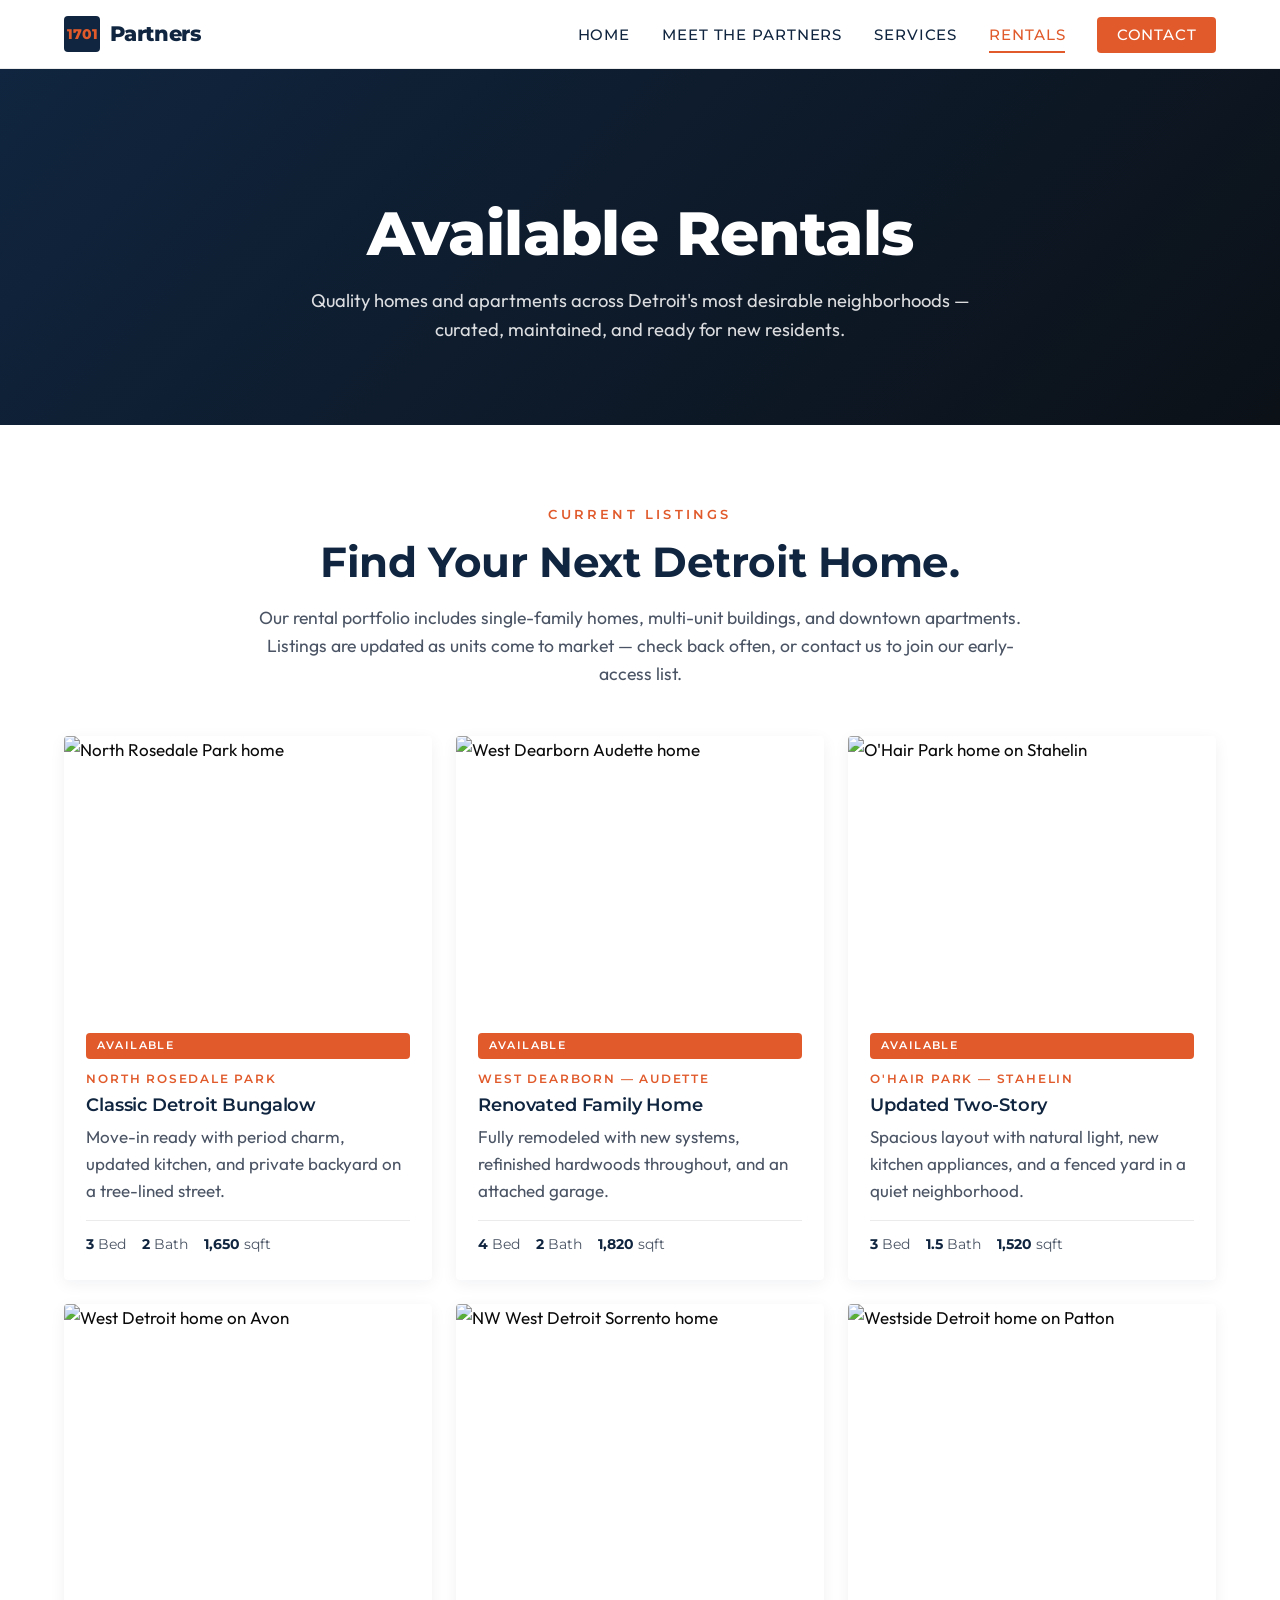
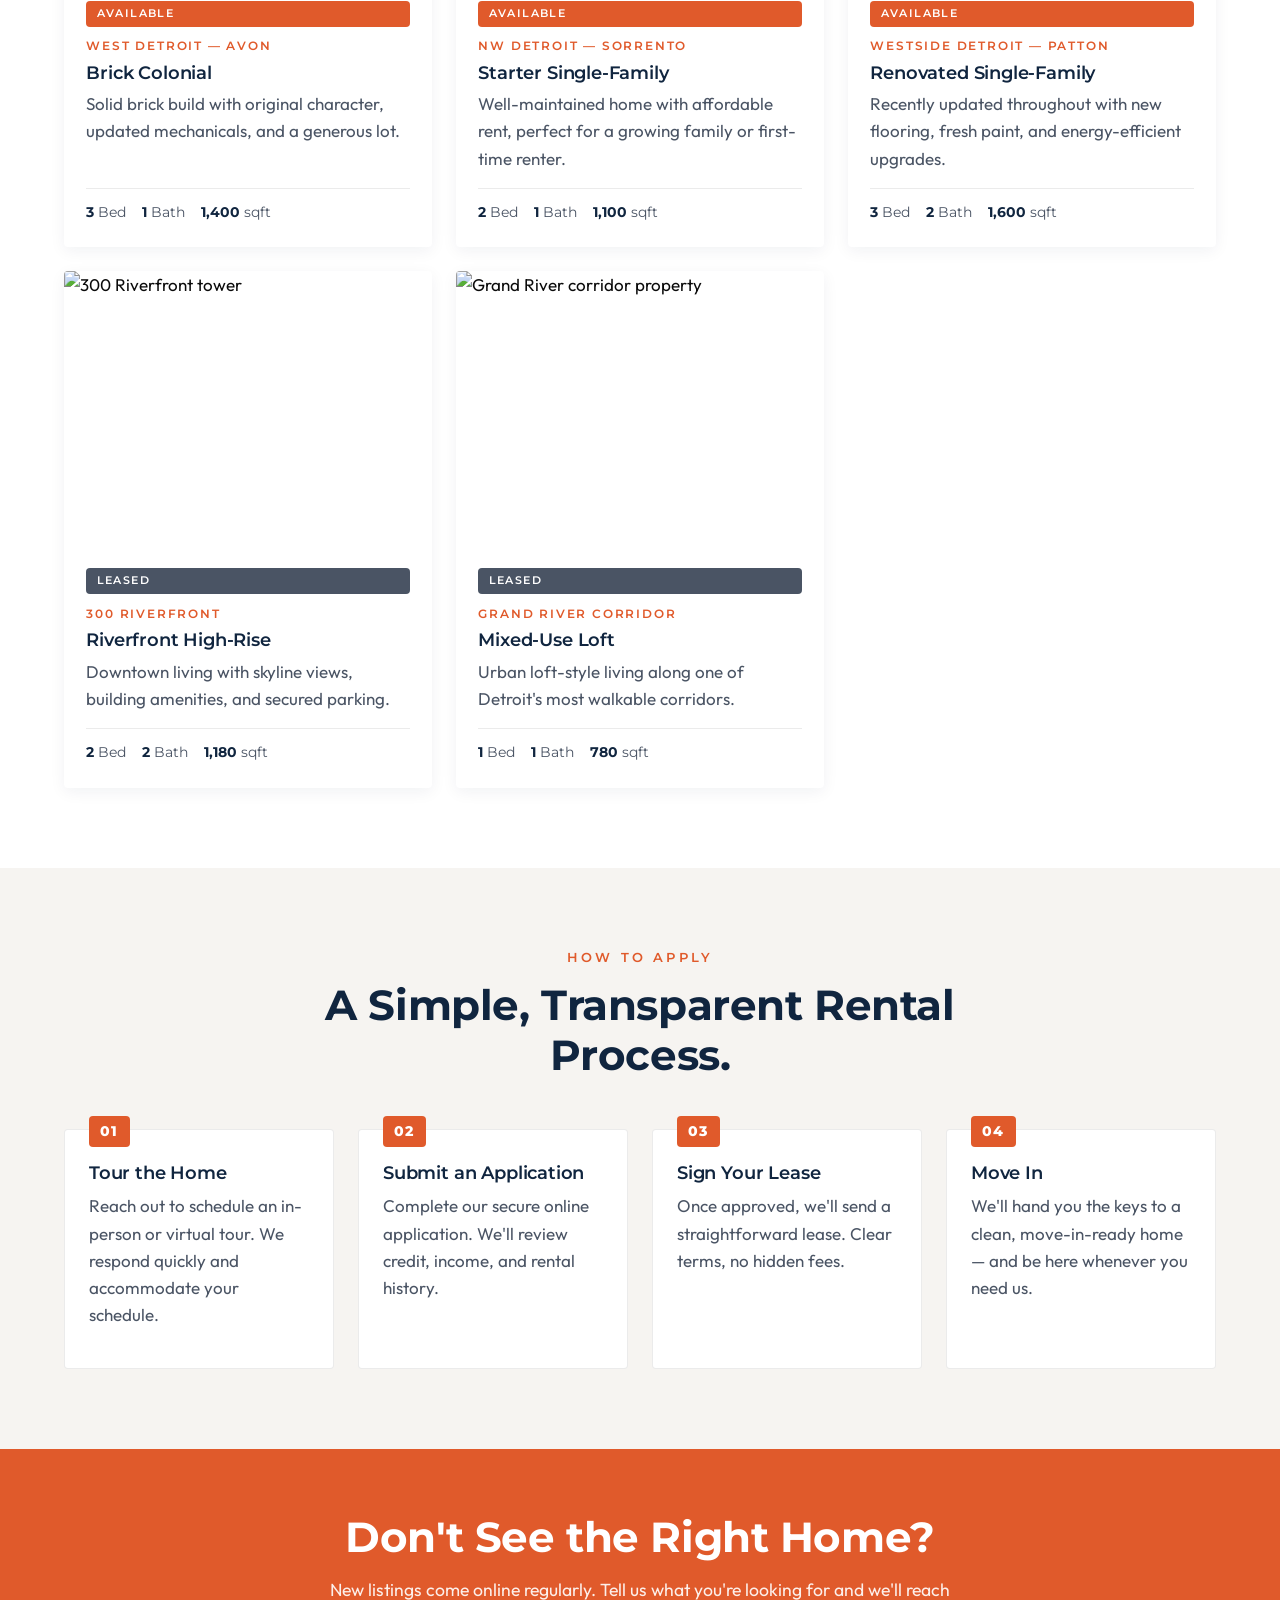
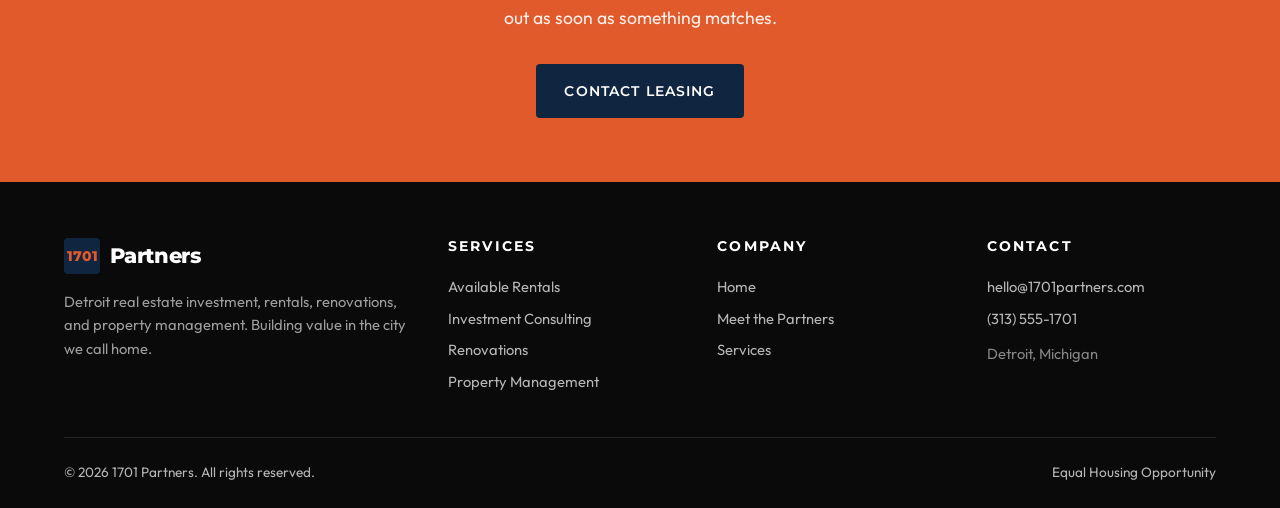
==== available-rentals.html @ 41c32464 "Add files via upload" ====
<!DOCTYPE html>
<html lang="en">
<head>
<meta charset="UTF-8">
<meta name="viewport" content="width=device-width, initial-scale=1.0">
<title>Available Rentals — 1701 Partners</title>
<meta name="description" content="Browse available homes and apartments for rent from 1701 Partners across Detroit, Dearborn, and surrounding neighborhoods.">
<link rel="stylesheet" href="styles.css">
</head>
<body>

<header class="site-header">
  <div class="nav">
    <a href="index.html" class="brand"><span class="brand-mark">1701</span> Partners</a>
    <button class="menu-toggle" aria-label="Toggle menu" onclick="document.getElementById('navlinks').classList.toggle('open')">☰</button>
    <ul class="nav-links" id="navlinks">
      <li><a href="index.html">Home</a></li>
      <li><a href="meet-the-partners.html">Meet the Partners</a></li>
      <li><a href="services.html">Services</a></li>
      <li><a href="available-rentals.html" class="active">Rentals</a></li>
      <li><a href="index.html#contact" class="nav-cta">Contact</a></li>
    </ul>
  </div>
</header>

<section class="page-header with-image" style="--bg: url('images/north-rosedale-park.jpg');">
  <div class="container">
    <h1>Available Rentals</h1>
    <p>Quality homes and apartments across Detroit's most desirable neighborhoods — curated, maintained, and ready for new residents.</p>
  </div>
</section>

<section>
  <div class="container">
    <div class="section-head">
      <span class="section-eyebrow">Current Listings</span>
      <h2>Find Your Next Detroit Home.</h2>
      <p>Our rental portfolio includes single-family homes, multi-unit buildings, and downtown apartments. Listings are updated as units come to market — check back often, or contact us to join our early-access list.</p>
    </div>

    <div class="property-grid">

      <div class="property-card">
        <img class="property-image" src="images/north-rosedale-park.jpg" alt="North Rosedale Park home">
        <div class="property-body">
          <span class="property-status">Available</span>
          <div class="property-location">North Rosedale Park</div>
          <h3>Classic Detroit Bungalow</h3>
          <p>Move-in ready with period charm, updated kitchen, and private backyard on a tree-lined street.</p>
          <div class="property-meta">
            <span><strong>3</strong> Bed</span>
            <span><strong>2</strong> Bath</span>
            <span><strong>1,650</strong> sqft</span>
          </div>
        </div>
      </div>

      <div class="property-card">
        <img class="property-image" src="images/west-dearborn-audette.jpg" alt="West Dearborn Audette home">
        <div class="property-body">
          <span class="property-status">Available</span>
          <div class="property-location">West Dearborn — Audette</div>
          <h3>Renovated Family Home</h3>
          <p>Fully remodeled with new systems, refinished hardwoods throughout, and an attached garage.</p>
          <div class="property-meta">
            <span><strong>4</strong> Bed</span>
            <span><strong>2</strong> Bath</span>
            <span><strong>1,820</strong> sqft</span>
          </div>
        </div>
      </div>

      <div class="property-card">
        <img class="property-image" src="images/ohair-park-stahelin.jpg" alt="O'Hair Park home on Stahelin">
        <div class="property-body">
          <span class="property-status">Available</span>
          <div class="property-location">O'Hair Park — Stahelin</div>
          <h3>Updated Two-Story</h3>
          <p>Spacious layout with natural light, new kitchen appliances, and a fenced yard in a quiet neighborhood.</p>
          <div class="property-meta">
            <span><strong>3</strong> Bed</span>
            <span><strong>1.5</strong> Bath</span>
            <span><strong>1,520</strong> sqft</span>
          </div>
        </div>
      </div>

      <div class="property-card">
        <img class="property-image" src="images/west-detroit-avon.jpg" alt="West Detroit home on Avon">
        <div class="property-body">
          <span class="property-status">Available</span>
          <div class="property-location">West Detroit — Avon</div>
          <h3>Brick Colonial</h3>
          <p>Solid brick build with original character, updated mechanicals, and a generous lot.</p>
          <div class="property-meta">
            <span><strong>3</strong> Bed</span>
            <span><strong>1</strong> Bath</span>
            <span><strong>1,400</strong> sqft</span>
          </div>
        </div>
      </div>

      <div class="property-card">
        <img class="property-image" src="images/nw-west-detroit-sorrento.jpg" alt="NW West Detroit Sorrento home">
        <div class="property-body">
          <span class="property-status">Available</span>
          <div class="property-location">NW Detroit — Sorrento</div>
          <h3>Starter Single-Family</h3>
          <p>Well-maintained home with affordable rent, perfect for a growing family or first-time renter.</p>
          <div class="property-meta">
            <span><strong>2</strong> Bed</span>
            <span><strong>1</strong> Bath</span>
            <span><strong>1,100</strong> sqft</span>
          </div>
        </div>
      </div>

      <div class="property-card">
        <img class="property-image" src="images/westside-detroit-patton.jpg" alt="Westside Detroit home on Patton">
        <div class="property-body">
          <span class="property-status">Available</span>
          <div class="property-location">Westside Detroit — Patton</div>
          <h3>Renovated Single-Family</h3>
          <p>Recently updated throughout with new flooring, fresh paint, and energy-efficient upgrades.</p>
          <div class="property-meta">
            <span><strong>3</strong> Bed</span>
            <span><strong>2</strong> Bath</span>
            <span><strong>1,600</strong> sqft</span>
          </div>
        </div>
      </div>

      <div class="property-card">
        <img class="property-image" src="images/300-riverfront.jpg" alt="300 Riverfront tower">
        <div class="property-body">
          <span class="property-status leased">Leased</span>
          <div class="property-location">300 Riverfront</div>
          <h3>Riverfront High-Rise</h3>
          <p>Downtown living with skyline views, building amenities, and secured parking.</p>
          <div class="property-meta">
            <span><strong>2</strong> Bed</span>
            <span><strong>2</strong> Bath</span>
            <span><strong>1,180</strong> sqft</span>
          </div>
        </div>
      </div>

      <div class="property-card">
        <img class="property-image" src="images/grand-river.jpg" alt="Grand River corridor property">
        <div class="property-body">
          <span class="property-status leased">Leased</span>
          <div class="property-location">Grand River Corridor</div>
          <h3>Mixed-Use Loft</h3>
          <p>Urban loft-style living along one of Detroit's most walkable corridors.</p>
          <div class="property-meta">
            <span><strong>1</strong> Bed</span>
            <span><strong>1</strong> Bath</span>
            <span><strong>780</strong> sqft</span>
          </div>
        </div>
      </div>

    </div>
  </div>
</section>

<section class="bg-cream">
  <div class="container">
    <div class="section-head">
      <span class="section-eyebrow">How to Apply</span>
      <h2>A Simple, Transparent Rental Process.</h2>
    </div>
    <div class="process-grid">
      <div class="process-step">
        <h3>Tour the Home</h3>
        <p>Reach out to schedule an in-person or virtual tour. We respond quickly and accommodate your schedule.</p>
      </div>
      <div class="process-step">
        <h3>Submit an Application</h3>
        <p>Complete our secure online application. We'll review credit, income, and rental history.</p>
      </div>
      <div class="process-step">
        <h3>Sign Your Lease</h3>
        <p>Once approved, we'll send a straightforward lease. Clear terms, no hidden fees.</p>
      </div>
      <div class="process-step">
        <h3>Move In</h3>
        <p>We'll hand you the keys to a clean, move-in-ready home — and be here whenever you need us.</p>
      </div>
    </div>
  </div>
</section>

<section class="cta-banner">
  <div class="container">
    <h2>Don't See the Right Home?</h2>
    <p>New listings come online regularly. Tell us what you're looking for and we'll reach out as soon as something matches.</p>
    <a href="mailto:rentals@1701partners.com" class="btn">Contact Leasing</a>
  </div>
</section>

<footer class="site-footer">
  <div class="container">
    <div class="footer-grid">
      <div>
        <div class="brand"><span class="brand-mark">1701</span> Partners</div>
        <p style="color:rgba(255,255,255,0.6)">Detroit real estate investment, rentals, renovations, and property management. Building value in the city we call home.</p>
      </div>
      <div>
        <h4>Services</h4>
        <a href="available-rentals.html">Available Rentals</a>
        <a href="investment-consulting.html">Investment Consulting</a>
        <a href="renovations.html">Renovations</a>
        <a href="property-management.html">Property Management</a>
      </div>
      <div>
        <h4>Company</h4>
        <a href="index.html">Home</a>
        <a href="meet-the-partners.html">Meet the Partners</a>
        <a href="services.html">Services</a>
      </div>
      <div>
        <h4>Contact</h4>
        <a href="mailto:hello@1701partners.com">hello@1701partners.com</a>
        <a href="tel:+13135551701">(313) 555-1701</a>
        <p style="color:rgba(255,255,255,0.5); margin-top:0.5rem">Detroit, Michigan</p>
      </div>
    </div>
    <div class="footer-bottom">
      <div>© 2026 1701 Partners. All rights reserved.</div>
      <div>Equal Housing Opportunity</div>
    </div>
  </div>
</footer>

</body>
</html>
---- styles.css ----
/* =========================================================
   1701 Partners — Shared Stylesheet
   Brand: White, Black, Orange, Navy, Rust, Slate
   Fonts: Montserrat (headings) + Garet (body, with fallback)
   ========================================================= */

@import url('https://fonts.googleapis.com/css2?family=Montserrat:wght@400;500;600;700;800&family=Outfit:wght@300;400;500;600&display=swap');

:root {
  --white: #ffffff;
  --black: #0a0a0a;
  --orange: #e05a2b;
  --orange-dark: #c44a1f;
  --navy: #10253f;
  --navy-deep: #0a1a2e;
  --rust: #a03a1f;
  --slate: #4a5464;
  --slate-light: #6b7482;
  --cream: #f6f4f1;
  --border: rgba(255, 255, 255, 0.12);

  --font-head: 'Montserrat', system-ui, -apple-system, sans-serif;
  --font-body: 'Garet', 'Outfit', system-ui, -apple-system, sans-serif;

  --max: 1200px;
  --radius: 4px;
  --trans: 0.25s ease;
}

* { box-sizing: border-box; margin: 0; padding: 0; }

html { scroll-behavior: smooth; }

body {
  font-family: var(--font-body);
  color: var(--black);
  background: var(--white);
  line-height: 1.6;
  font-size: 17px;
  -webkit-font-smoothing: antialiased;
}

img { max-width: 100%; display: block; }

h1, h2, h3, h4, h5 {
  font-family: var(--font-head);
  color: var(--navy);
  line-height: 1.2;
  letter-spacing: -0.01em;
}

h1 { font-size: clamp(2.2rem, 5vw, 3.8rem); font-weight: 800; }
h2 { font-size: clamp(1.8rem, 3.5vw, 2.6rem); font-weight: 700; margin-bottom: 1rem; }
h3 { font-size: 1.35rem; font-weight: 600; margin-bottom: 0.6rem; }

p { margin-bottom: 1rem; color: var(--slate); }

a { color: var(--orange); text-decoration: none; transition: color var(--trans); }
a:hover { color: var(--rust); }

.container { max-width: var(--max); margin: 0 auto; padding: 0 1.5rem; }

/* ---------- HEADER / NAV ---------- */
.site-header {
  position: sticky;
  top: 0;
  z-index: 100;
  background: rgba(255, 255, 255, 0.97);
  backdrop-filter: blur(10px);
  border-bottom: 1px solid rgba(10, 10, 10, 0.08);
}
.nav {
  display: flex;
  align-items: center;
  justify-content: space-between;
  padding: 1rem 1.5rem;
  max-width: var(--max);
  margin: 0 auto;
}
.brand {
  font-family: var(--font-head);
  font-weight: 800;
  font-size: 1.3rem;
  color: var(--navy);
  letter-spacing: -0.02em;
  display: flex;
  align-items: center;
  gap: 0.6rem;
}
.brand-mark {
  display: inline-block;
  width: 36px;
  height: 36px;
  background: var(--navy);
  color: var(--orange);
  border-radius: var(--radius);
  font-family: var(--font-head);
  font-weight: 800;
  font-size: 0.85rem;
  line-height: 36px;
  text-align: center;
  letter-spacing: 0;
}
.nav-links {
  display: flex;
  gap: 2rem;
  list-style: none;
  align-items: center;
}
.nav-links a {
  color: var(--navy);
  font-family: var(--font-head);
  font-weight: 500;
  font-size: 0.92rem;
  text-transform: uppercase;
  letter-spacing: 0.06em;
  position: relative;
  padding: 0.3rem 0;
}
.nav-links a:hover,
.nav-links a.active { color: var(--orange); }
.nav-links a.active::after {
  content: '';
  position: absolute;
  left: 0; right: 0; bottom: -4px;
  height: 2px;
  background: var(--orange);
}
.nav-cta {
  background: var(--orange);
  color: var(--white) !important;
  padding: 0.55rem 1.2rem !important;
  border-radius: var(--radius);
  transition: background var(--trans);
}
.nav-cta:hover { background: var(--rust); color: var(--white) !important; }
.nav-cta::after { display: none !important; }

.menu-toggle { display: none; background: none; border: 0; font-size: 1.6rem; color: var(--navy); cursor: pointer; }

/* ---------- HERO ---------- */
.hero {
  position: relative;
  min-height: 88vh;
  display: flex;
  align-items: center;
  color: var(--white);
  overflow: hidden;
  background: var(--navy-deep);
}
.hero::before {
  content: '';
  position: absolute;
  inset: 0;
  background-image: linear-gradient(135deg, rgba(16,37,63,0.85) 0%, rgba(10,10,10,0.65) 100%), url('images/downtown-detroit-skyline.jpg');
  background-size: cover;
  background-position: center;
  z-index: 0;
}
.hero .container { position: relative; z-index: 1; padding-top: 6rem; padding-bottom: 6rem; }
.hero-eyebrow {
  font-family: var(--font-head);
  text-transform: uppercase;
  letter-spacing: 0.25em;
  font-size: 0.85rem;
  color: var(--orange);
  font-weight: 600;
  margin-bottom: 1.2rem;
}
.hero h1 { color: var(--white); max-width: 820px; margin-bottom: 1.3rem; }
.hero p.lead {
  color: rgba(255,255,255,0.85);
  font-size: 1.2rem;
  max-width: 640px;
  margin-bottom: 2rem;
}
.btn {
  display: inline-block;
  padding: 0.95rem 1.8rem;
  background: var(--orange);
  color: var(--white);
  font-family: var(--font-head);
  font-weight: 600;
  text-transform: uppercase;
  letter-spacing: 0.08em;
  font-size: 0.9rem;
  border-radius: var(--radius);
  transition: background var(--trans), transform var(--trans);
  border: 0;
  cursor: pointer;
}
.btn:hover { background: var(--rust); color: var(--white); transform: translateY(-1px); }
.btn-outline {
  background: transparent;
  border: 2px solid var(--white);
  color: var(--white);
  padding: 0.8rem 1.8rem;
}
.btn-outline:hover { background: var(--white); color: var(--navy); }
.btn-row { display: flex; gap: 1rem; flex-wrap: wrap; }

/* ---------- SECTIONS ---------- */
section { padding: 5rem 0; }
.section-eyebrow {
  font-family: var(--font-head);
  text-transform: uppercase;
  letter-spacing: 0.25em;
  font-size: 0.8rem;
  color: var(--orange);
  font-weight: 600;
  margin-bottom: 0.8rem;
  display: block;
}
.section-head {
  max-width: 780px;
  margin: 0 auto 3rem;
  text-align: center;
}
.section-head p { font-size: 1.1rem; }

.bg-cream { background: var(--cream); }
.bg-navy { background: var(--navy); color: var(--white); }
.bg-navy h1, .bg-navy h2, .bg-navy h3 { color: var(--white); }
.bg-navy p { color: rgba(255,255,255,0.8); }

/* ---------- SERVICE CARDS ---------- */
.grid-3 {
  display: grid;
  grid-template-columns: repeat(auto-fit, minmax(260px, 1fr));
  gap: 1.5rem;
}
.grid-4 {
  display: grid;
  grid-template-columns: repeat(auto-fit, minmax(240px, 1fr));
  gap: 1.5rem;
}
.service-card {
  background: var(--white);
  border: 1px solid rgba(10,10,10,0.08);
  border-radius: var(--radius);
  padding: 2rem 1.75rem;
  transition: transform var(--trans), box-shadow var(--trans), border-color var(--trans);
  display: flex;
  flex-direction: column;
  text-decoration: none;
  color: inherit;
}
.service-card:hover {
  transform: translateY(-4px);
  box-shadow: 0 16px 40px rgba(16,37,63,0.12);
  border-color: var(--orange);
}
.service-icon {
  width: 52px;
  height: 52px;
  border-radius: var(--radius);
  background: var(--navy);
  color: var(--orange);
  display: flex;
  align-items: center;
  justify-content: center;
  font-size: 1.4rem;
  margin-bottom: 1.2rem;
  font-family: var(--font-head);
  font-weight: 700;
}
.service-card h3 { color: var(--navy); }
.service-card .more {
  margin-top: auto;
  padding-top: 1rem;
  font-family: var(--font-head);
  font-weight: 600;
  color: var(--orange);
  font-size: 0.9rem;
  text-transform: uppercase;
  letter-spacing: 0.08em;
}

/* ---------- PROPERTY CARDS ---------- */
.property-grid {
  display: grid;
  grid-template-columns: repeat(auto-fit, minmax(300px, 1fr));
  gap: 1.5rem;
}
.property-card {
  background: var(--white);
  border-radius: var(--radius);
  overflow: hidden;
  box-shadow: 0 4px 16px rgba(16,37,63,0.06);
  transition: transform var(--trans), box-shadow var(--trans);
  display: flex;
  flex-direction: column;
}
.property-card:hover { transform: translateY(-4px); box-shadow: 0 16px 36px rgba(16,37,63,0.15); }
.property-image {
  width: 100%;
  aspect-ratio: 4/3;
  object-fit: cover;
}
.property-body { padding: 1.3rem 1.4rem 1.5rem; display: flex; flex-direction: column; flex: 1; }
.property-location {
  font-family: var(--font-head);
  font-size: 0.75rem;
  text-transform: uppercase;
  letter-spacing: 0.15em;
  color: var(--orange);
  font-weight: 600;
  margin-bottom: 0.4rem;
}
.property-card h3 { font-size: 1.15rem; margin-bottom: 0.4rem; }
.property-meta {
  display: flex;
  gap: 1rem;
  flex-wrap: wrap;
  font-family: var(--font-head);
  font-size: 0.85rem;
  color: var(--slate);
  margin-top: auto;
  padding-top: 0.8rem;
  border-top: 1px solid rgba(10,10,10,0.08);
}
.property-meta span strong { color: var(--navy); font-weight: 700; }
.property-status {
  display: inline-block;
  padding: 0.25rem 0.65rem;
  background: var(--orange);
  color: var(--white);
  font-family: var(--font-head);
  font-size: 0.7rem;
  text-transform: uppercase;
  letter-spacing: 0.12em;
  border-radius: var(--radius);
  font-weight: 600;
  margin-bottom: 0.6rem;
}
.property-status.leased { background: var(--slate); }

/* ---------- 2-COLUMN ---------- */
.two-col {
  display: grid;
  grid-template-columns: 1fr 1fr;
  gap: 4rem;
  align-items: center;
}
.two-col img { border-radius: var(--radius); }
@media (max-width: 860px) { .two-col { grid-template-columns: 1fr; gap: 2rem; } }

/* ---------- FEATURE LIST ---------- */
.feature-list { list-style: none; margin-top: 1.5rem; }
.feature-list li {
  padding: 0.75rem 0 0.75rem 2rem;
  position: relative;
  border-bottom: 1px solid rgba(10,10,10,0.08);
  color: var(--slate);
}
.feature-list li:last-child { border-bottom: 0; }
.feature-list li::before {
  content: '';
  position: absolute;
  left: 0; top: 1.25rem;
  width: 12px; height: 12px;
  background: var(--orange);
  border-radius: 2px;
}
.bg-navy .feature-list li { border-color: rgba(255,255,255,0.12); color: rgba(255,255,255,0.85); }

/* ---------- PAGE HEADER (for interior pages) ---------- */
.page-header {
  position: relative;
  padding: 8rem 0 5rem;
  color: var(--white);
  background: var(--navy);
  text-align: center;
  overflow: hidden;
}
.page-header::before {
  content: '';
  position: absolute;
  inset: 0;
  background-image: linear-gradient(135deg, rgba(16,37,63,0.9), rgba(10,10,10,0.75));
  z-index: 0;
}
.page-header.with-image::before {
  background-image: linear-gradient(135deg, rgba(16,37,63,0.85), rgba(10,10,10,0.75)), var(--bg);
  background-size: cover;
  background-position: center;
}
.page-header .container { position: relative; z-index: 1; }
.page-header h1 { color: var(--white); margin-bottom: 1rem; }
.page-header p { color: rgba(255,255,255,0.85); max-width: 720px; margin: 0 auto; font-size: 1.15rem; }

/* ---------- STATS ---------- */
.stats { display: grid; grid-template-columns: repeat(auto-fit, minmax(160px, 1fr)); gap: 2rem; text-align: center; }
.stat-num {
  font-family: var(--font-head);
  font-size: 2.8rem;
  font-weight: 800;
  color: var(--orange);
  line-height: 1;
}
.stat-label {
  font-family: var(--font-head);
  text-transform: uppercase;
  letter-spacing: 0.12em;
  font-size: 0.8rem;
  color: var(--slate);
  margin-top: 0.4rem;
  font-weight: 600;
}
.bg-navy .stat-label { color: rgba(255,255,255,0.7); }

/* ---------- CTA BANNER ---------- */
.cta-banner {
  background: var(--orange);
  color: var(--white);
  padding: 4rem 0;
  text-align: center;
}
.cta-banner h2 { color: var(--white); margin-bottom: 0.8rem; }
.cta-banner p { color: rgba(255,255,255,0.9); max-width: 640px; margin: 0 auto 2rem; font-size: 1.1rem; }
.cta-banner .btn { background: var(--navy); }
.cta-banner .btn:hover { background: var(--black); }

/* ---------- FOOTER ---------- */
.site-footer {
  background: var(--black);
  color: rgba(255,255,255,0.7);
  padding: 3.5rem 0 1.5rem;
  font-size: 0.92rem;
}
.footer-grid {
  display: grid;
  grid-template-columns: 1.5fr 1fr 1fr 1fr;
  gap: 2.5rem;
  margin-bottom: 2.5rem;
}
.site-footer h4 {
  color: var(--white);
  font-size: 0.9rem;
  text-transform: uppercase;
  letter-spacing: 0.15em;
  margin-bottom: 1rem;
  font-weight: 700;
}
.site-footer a { color: rgba(255,255,255,0.7); display: block; padding: 0.25rem 0; }
.site-footer a:hover { color: var(--orange); }
.site-footer .brand { color: var(--white); margin-bottom: 1rem; }
.footer-bottom {
  border-top: 1px solid rgba(255,255,255,0.1);
  padding-top: 1.5rem;
  display: flex;
  justify-content: space-between;
  flex-wrap: wrap;
  gap: 1rem;
  font-size: 0.85rem;
}
@media (max-width: 760px) { .footer-grid { grid-template-columns: 1fr 1fr; } }
@media (max-width: 500px) { .footer-grid { grid-template-columns: 1fr; } }

/* ---------- COMING SOON ---------- */
.coming-soon {
  text-align: center;
  padding: 5rem 2rem;
  background: var(--cream);
  border-radius: var(--radius);
  border: 1px dashed rgba(16,37,63,0.2);
}
.coming-soon .badge {
  display: inline-block;
  padding: 0.4rem 1rem;
  background: var(--navy);
  color: var(--orange);
  font-family: var(--font-head);
  text-transform: uppercase;
  letter-spacing: 0.2em;
  font-size: 0.75rem;
  font-weight: 700;
  border-radius: var(--radius);
  margin-bottom: 1.2rem;
}
.partner-placeholder-grid {
  display: grid;
  grid-template-columns: repeat(auto-fit, minmax(240px, 1fr));
  gap: 1.5rem;
  max-width: 900px;
  margin: 2.5rem auto 0;
}
.partner-card {
  background: var(--white);
  border: 1px solid rgba(10,10,10,0.08);
  border-radius: var(--radius);
  padding: 1.75rem;
  text-align: center;
}
.partner-avatar {
  width: 90px;
  height: 90px;
  border-radius: 50%;
  margin: 0 auto 1rem;
  background: linear-gradient(135deg, var(--navy), var(--slate));
  display: flex;
  align-items: center;
  justify-content: center;
  color: var(--orange);
  font-family: var(--font-head);
  font-weight: 800;
  font-size: 1.8rem;
}
.partner-card h3 { color: var(--navy); margin-bottom: 0.3rem; }
.partner-role {
  font-family: var(--font-head);
  text-transform: uppercase;
  letter-spacing: 0.12em;
  font-size: 0.75rem;
  color: var(--orange);
  font-weight: 600;
}

/* ---------- CONTACT FORM ---------- */
.contact-form {
  display: grid;
  grid-template-columns: 1fr 1fr;
  gap: 1rem;
  max-width: 640px;
  margin: 2rem auto 0;
}
.contact-form .full { grid-column: 1 / -1; }
.contact-form input,
.contact-form textarea,
.contact-form select {
  width: 100%;
  padding: 0.9rem 1rem;
  border: 1px solid rgba(10,10,10,0.15);
  border-radius: var(--radius);
  font-family: var(--font-body);
  font-size: 1rem;
  background: var(--white);
  color: var(--black);
  transition: border-color var(--trans);
}
.contact-form input:focus,
.contact-form textarea:focus,
.contact-form select:focus { outline: none; border-color: var(--orange); }
.contact-form textarea { min-height: 140px; resize: vertical; }

/* ---------- RESPONSIVE NAV ---------- */
@media (max-width: 820px) {
  .nav-links {
    position: absolute;
    top: 100%;
    left: 0; right: 0;
    background: var(--white);
    flex-direction: column;
    padding: 1rem 1.5rem 1.5rem;
    gap: 0.5rem;
    border-bottom: 1px solid rgba(10,10,10,0.08);
    display: none;
  }
  .nav-links.open { display: flex; }
  .nav-links a { padding: 0.6rem 0; width: 100%; }
  .menu-toggle { display: block; }
}

/* ---------- PROCESS STEPS ---------- */
.process-grid {
  display: grid;
  grid-template-columns: repeat(auto-fit, minmax(220px, 1fr));
  gap: 1.5rem;
  counter-reset: step;
}
.process-step {
  position: relative;
  padding: 2rem 1.5rem 1.5rem;
  background: var(--white);
  border-radius: var(--radius);
  border: 1px solid rgba(10,10,10,0.08);
}
.process-step::before {
  counter-increment: step;
  content: counter(step, decimal-leading-zero);
  position: absolute;
  top: -14px; left: 1.5rem;
  background: var(--orange);
  color: var(--white);
  font-family: var(--font-head);
  font-weight: 800;
  font-size: 0.85rem;
  padding: 0.3rem 0.7rem;
  border-radius: var(--radius);
  letter-spacing: 0.08em;
}
.process-step h3 { font-size: 1.1rem; }
.bg-navy .process-step { background: rgba(255,255,255,0.04); border-color: rgba(255,255,255,0.1); }
.bg-navy .process-step h3 { color: var(--white); }
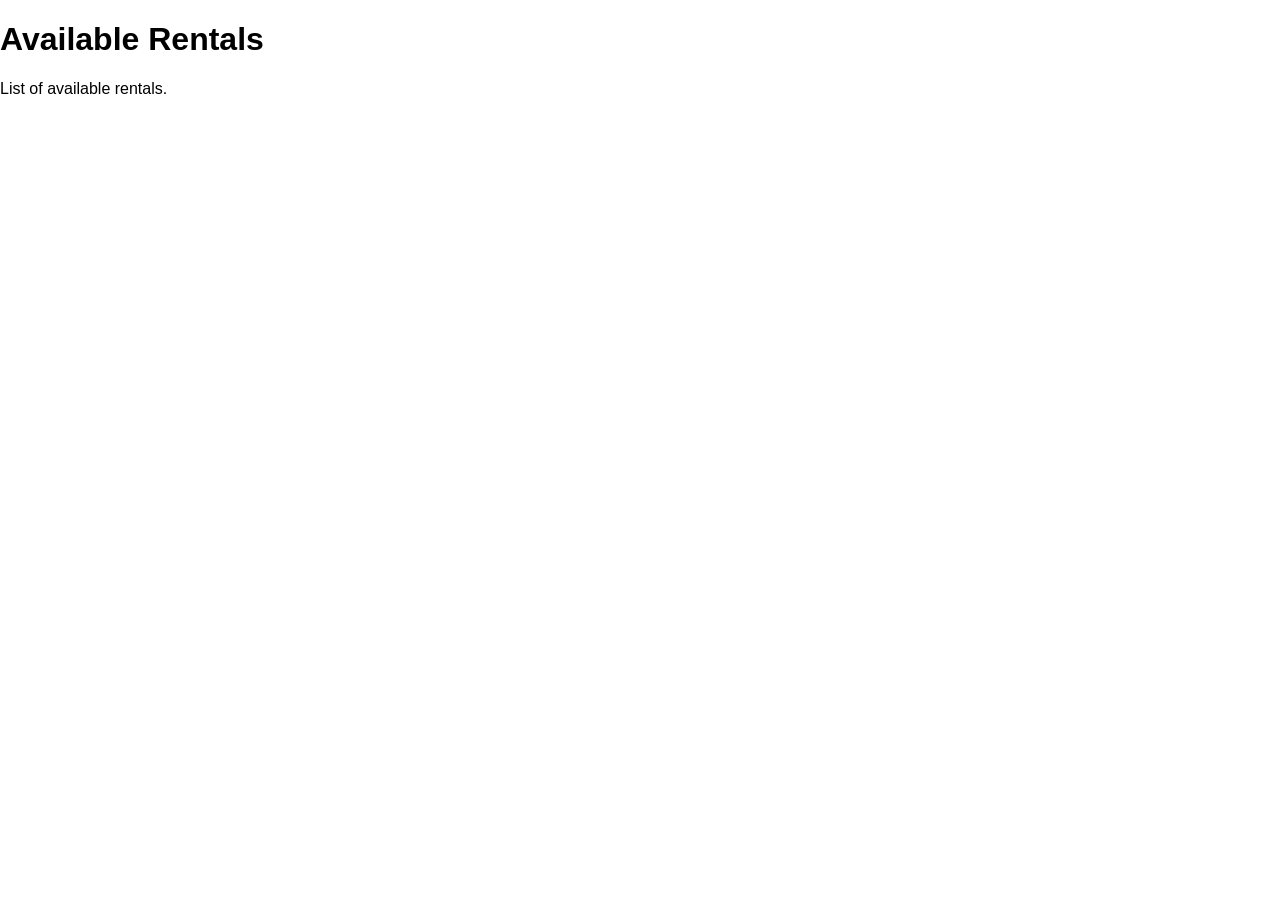
==== commit 8d9f603d: "updated HTML files" ====
--- a/available-rentals.html
+++ b/available-rentals.html
@@ -1,237 +1,13 @@
 <!DOCTYPE html>
 <html lang="en">
 <head>
-<meta charset="UTF-8">
-<meta name="viewport" content="width=device-width, initial-scale=1.0">
-<title>Available Rentals — 1701 Partners</title>
-<meta name="description" content="Browse available homes and apartments for rent from 1701 Partners across Detroit, Dearborn, and surrounding neighborhoods.">
-<link rel="stylesheet" href="styles.css">
+    <meta charset="UTF-8">
+    <meta name="viewport" content="width=device-width, initial-scale=1.0">
+    <title>Available Rentals</title>
+    <link rel="stylesheet" href="styles.css">
 </head>
 <body>
-
-<header class="site-header">
-  <div class="nav">
-    <a href="index.html" class="brand"><span class="brand-mark">1701</span> Partners</a>
-    <button class="menu-toggle" aria-label="Toggle menu" onclick="document.getElementById('navlinks').classList.toggle('open')">☰</button>
-    <ul class="nav-links" id="navlinks">
-      <li><a href="index.html">Home</a></li>
-      <li><a href="meet-the-partners.html">Meet the Partners</a></li>
-      <li><a href="services.html">Services</a></li>
-      <li><a href="available-rentals.html" class="active">Rentals</a></li>
-      <li><a href="index.html#contact" class="nav-cta">Contact</a></li>
-    </ul>
-  </div>
-</header>
-
-<section class="page-header with-image" style="--bg: url('images/north-rosedale-park.jpg');">
-  <div class="container">
     <h1>Available Rentals</h1>
-    <p>Quality homes and apartments across Detroit's most desirable neighborhoods — curated, maintained, and ready for new residents.</p>
-  </div>
-</section>
-
-<section>
-  <div class="container">
-    <div class="section-head">
-      <span class="section-eyebrow">Current Listings</span>
-      <h2>Find Your Next Detroit Home.</h2>
-      <p>Our rental portfolio includes single-family homes, multi-unit buildings, and downtown apartments. Listings are updated as units come to market — check back often, or contact us to join our early-access list.</p>
-    </div>
-
-    <div class="property-grid">
-
-      <div class="property-card">
-        <img class="property-image" src="images/north-rosedale-park.jpg" alt="North Rosedale Park home">
-        <div class="property-body">
-          <span class="property-status">Available</span>
-          <div class="property-location">North Rosedale Park</div>
-          <h3>Classic Detroit Bungalow</h3>
-          <p>Move-in ready with period charm, updated kitchen, and private backyard on a tree-lined street.</p>
-          <div class="property-meta">
-            <span><strong>3</strong> Bed</span>
-            <span><strong>2</strong> Bath</span>
-            <span><strong>1,650</strong> sqft</span>
-          </div>
-        </div>
-      </div>
-
-      <div class="property-card">
-        <img class="property-image" src="images/west-dearborn-audette.jpg" alt="West Dearborn Audette home">
-        <div class="property-body">
-          <span class="property-status">Available</span>
-          <div class="property-location">West Dearborn — Audette</div>
-          <h3>Renovated Family Home</h3>
-          <p>Fully remodeled with new systems, refinished hardwoods throughout, and an attached garage.</p>
-          <div class="property-meta">
-            <span><strong>4</strong> Bed</span>
-            <span><strong>2</strong> Bath</span>
-            <span><strong>1,820</strong> sqft</span>
-          </div>
-        </div>
-      </div>
-
-      <div class="property-card">
-        <img class="property-image" src="images/ohair-park-stahelin.jpg" alt="O'Hair Park home on Stahelin">
-        <div class="property-body">
-          <span class="property-status">Available</span>
-          <div class="property-location">O'Hair Park — Stahelin</div>
-          <h3>Updated Two-Story</h3>
-          <p>Spacious layout with natural light, new kitchen appliances, and a fenced yard in a quiet neighborhood.</p>
-          <div class="property-meta">
-            <span><strong>3</strong> Bed</span>
-            <span><strong>1.5</strong> Bath</span>
-            <span><strong>1,520</strong> sqft</span>
-          </div>
-        </div>
-      </div>
-
-      <div class="property-card">
-        <img class="property-image" src="images/west-detroit-avon.jpg" alt="West Detroit home on Avon">
-        <div class="property-body">
-          <span class="property-status">Available</span>
-          <div class="property-location">West Detroit — Avon</div>
-          <h3>Brick Colonial</h3>
-          <p>Solid brick build with original character, updated mechanicals, and a generous lot.</p>
-          <div class="property-meta">
-            <span><strong>3</strong> Bed</span>
-            <span><strong>1</strong> Bath</span>
-            <span><strong>1,400</strong> sqft</span>
-          </div>
-        </div>
-      </div>
-
-      <div class="property-card">
-        <img class="property-image" src="images/nw-west-detroit-sorrento.jpg" alt="NW West Detroit Sorrento home">
-        <div class="property-body">
-          <span class="property-status">Available</span>
-          <div class="property-location">NW Detroit — Sorrento</div>
-          <h3>Starter Single-Family</h3>
-          <p>Well-maintained home with affordable rent, perfect for a growing family or first-time renter.</p>
-          <div class="property-meta">
-            <span><strong>2</strong> Bed</span>
-            <span><strong>1</strong> Bath</span>
-            <span><strong>1,100</strong> sqft</span>
-          </div>
-        </div>
-      </div>
-
-      <div class="property-card">
-        <img class="property-image" src="images/westside-detroit-patton.jpg" alt="Westside Detroit home on Patton">
-        <div class="property-body">
-          <span class="property-status">Available</span>
-          <div class="property-location">Westside Detroit — Patton</div>
-          <h3>Renovated Single-Family</h3>
-          <p>Recently updated throughout with new flooring, fresh paint, and energy-efficient upgrades.</p>
-          <div class="property-meta">
-            <span><strong>3</strong> Bed</span>
-            <span><strong>2</strong> Bath</span>
-            <span><strong>1,600</strong> sqft</span>
-          </div>
-        </div>
-      </div>
-
-      <div class="property-card">
-        <img class="property-image" src="images/300-riverfront.jpg" alt="300 Riverfront tower">
-        <div class="property-body">
-          <span class="property-status leased">Leased</span>
-          <div class="property-location">300 Riverfront</div>
-          <h3>Riverfront High-Rise</h3>
-          <p>Downtown living with skyline views, building amenities, and secured parking.</p>
-          <div class="property-meta">
-            <span><strong>2</strong> Bed</span>
-            <span><strong>2</strong> Bath</span>
-            <span><strong>1,180</strong> sqft</span>
-          </div>
-        </div>
-      </div>
-
-      <div class="property-card">
-        <img class="property-image" src="images/grand-river.jpg" alt="Grand River corridor property">
-        <div class="property-body">
-          <span class="property-status leased">Leased</span>
-          <div class="property-location">Grand River Corridor</div>
-          <h3>Mixed-Use Loft</h3>
-          <p>Urban loft-style living along one of Detroit's most walkable corridors.</p>
-          <div class="property-meta">
-            <span><strong>1</strong> Bed</span>
-            <span><strong>1</strong> Bath</span>
-            <span><strong>780</strong> sqft</span>
-          </div>
-        </div>
-      </div>
-
-    </div>
-  </div>
-</section>
-
-<section class="bg-cream">
-  <div class="container">
-    <div class="section-head">
-      <span class="section-eyebrow">How to Apply</span>
-      <h2>A Simple, Transparent Rental Process.</h2>
-    </div>
-    <div class="process-grid">
-      <div class="process-step">
-        <h3>Tour the Home</h3>
-        <p>Reach out to schedule an in-person or virtual tour. We respond quickly and accommodate your schedule.</p>
-      </div>
-      <div class="process-step">
-        <h3>Submit an Application</h3>
-        <p>Complete our secure online application. We'll review credit, income, and rental history.</p>
-      </div>
-      <div class="process-step">
-        <h3>Sign Your Lease</h3>
-        <p>Once approved, we'll send a straightforward lease. Clear terms, no hidden fees.</p>
-      </div>
-      <div class="process-step">
-        <h3>Move In</h3>
-        <p>We'll hand you the keys to a clean, move-in-ready home — and be here whenever you need us.</p>
-      </div>
-    </div>
-  </div>
-</section>
-
-<section class="cta-banner">
-  <div class="container">
-    <h2>Don't See the Right Home?</h2>
-    <p>New listings come online regularly. Tell us what you're looking for and we'll reach out as soon as something matches.</p>
-    <a href="mailto:rentals@1701partners.com" class="btn">Contact Leasing</a>
-  </div>
-</section>
-
-<footer class="site-footer">
-  <div class="container">
-    <div class="footer-grid">
-      <div>
-        <div class="brand"><span class="brand-mark">1701</span> Partners</div>
-        <p style="color:rgba(255,255,255,0.6)">Detroit real estate investment, rentals, renovations, and property management. Building value in the city we call home.</p>
-      </div>
-      <div>
-        <h4>Services</h4>
-        <a href="available-rentals.html">Available Rentals</a>
-        <a href="investment-consulting.html">Investment Consulting</a>
-        <a href="renovations.html">Renovations</a>
-        <a href="property-management.html">Property Management</a>
-      </div>
-      <div>
-        <h4>Company</h4>
-        <a href="index.html">Home</a>
-        <a href="meet-the-partners.html">Meet the Partners</a>
-        <a href="services.html">Services</a>
-      </div>
-      <div>
-        <h4>Contact</h4>
-        <a href="mailto:hello@1701partners.com">hello@1701partners.com</a>
-        <a href="tel:+13135551701">(313) 555-1701</a>
-        <p style="color:rgba(255,255,255,0.5); margin-top:0.5rem">Detroit, Michigan</p>
-      </div>
-    </div>
-    <div class="footer-bottom">
-      <div>© 2026 1701 Partners. All rights reserved.</div>
-      <div>Equal Housing Opportunity</div>
-    </div>
-  </div>
-</footer>
-
+    <p>List of available rentals.</p>
 </body>
-</html>
+</html>
--- a/styles.css
+++ b/styles.css
@@ -1,594 +1,7 @@
-/* =========================================================
-   1701 Partners — Shared Stylesheet
-   Brand: White, Black, Orange, Navy, Rust, Slate
-   Fonts: Montserrat (headings) + Garet (body, with fallback)
-   ========================================================= */
-
-@import url('https://fonts.googleapis.com/css2?family=Montserrat:wght@400;500;600;700;800&family=Outfit:wght@300;400;500;600&display=swap');
-
-:root {
-  --white: #ffffff;
-  --black: #0a0a0a;
-  --orange: #e05a2b;
-  --orange-dark: #c44a1f;
-  --navy: #10253f;
-  --navy-deep: #0a1a2e;
-  --rust: #a03a1f;
-  --slate: #4a5464;
-  --slate-light: #6b7482;
-  --cream: #f6f4f1;
-  --border: rgba(255, 255, 255, 0.12);
-
-  --font-head: 'Montserrat', system-ui, -apple-system, sans-serif;
-  --font-body: 'Garet', 'Outfit', system-ui, -apple-system, sans-serif;
-
-  --max: 1200px;
-  --radius: 4px;
-  --trans: 0.25s ease;
+/* Complete stylesheet */
+body {
+    font-family: Arial, sans-serif;
+    margin: 0;
+    padding: 0;
 }
-
-* { box-sizing: border-box; margin: 0; padding: 0; }
-
-html { scroll-behavior: smooth; }
-
-body {
-  font-family: var(--font-body);
-  color: var(--black);
-  background: var(--white);
-  line-height: 1.6;
-  font-size: 17px;
-  -webkit-font-smoothing: antialiased;
-}
-
-img { max-width: 100%; display: block; }
-
-h1, h2, h3, h4, h5 {
-  font-family: var(--font-head);
-  color: var(--navy);
-  line-height: 1.2;
-  letter-spacing: -0.01em;
-}
-
-h1 { font-size: clamp(2.2rem, 5vw, 3.8rem); font-weight: 800; }
-h2 { font-size: clamp(1.8rem, 3.5vw, 2.6rem); font-weight: 700; margin-bottom: 1rem; }
-h3 { font-size: 1.35rem; font-weight: 600; margin-bottom: 0.6rem; }
-
-p { margin-bottom: 1rem; color: var(--slate); }
-
-a { color: var(--orange); text-decoration: none; transition: color var(--trans); }
-a:hover { color: var(--rust); }
-
-.container { max-width: var(--max); margin: 0 auto; padding: 0 1.5rem; }
-
-/* ---------- HEADER / NAV ---------- */
-.site-header {
-  position: sticky;
-  top: 0;
-  z-index: 100;
-  background: rgba(255, 255, 255, 0.97);
-  backdrop-filter: blur(10px);
-  border-bottom: 1px solid rgba(10, 10, 10, 0.08);
-}
-.nav {
-  display: flex;
-  align-items: center;
-  justify-content: space-between;
-  padding: 1rem 1.5rem;
-  max-width: var(--max);
-  margin: 0 auto;
-}
-.brand {
-  font-family: var(--font-head);
-  font-weight: 800;
-  font-size: 1.3rem;
-  color: var(--navy);
-  letter-spacing: -0.02em;
-  display: flex;
-  align-items: center;
-  gap: 0.6rem;
-}
-.brand-mark {
-  display: inline-block;
-  width: 36px;
-  height: 36px;
-  background: var(--navy);
-  color: var(--orange);
-  border-radius: var(--radius);
-  font-family: var(--font-head);
-  font-weight: 800;
-  font-size: 0.85rem;
-  line-height: 36px;
-  text-align: center;
-  letter-spacing: 0;
-}
-.nav-links {
-  display: flex;
-  gap: 2rem;
-  list-style: none;
-  align-items: center;
-}
-.nav-links a {
-  color: var(--navy);
-  font-family: var(--font-head);
-  font-weight: 500;
-  font-size: 0.92rem;
-  text-transform: uppercase;
-  letter-spacing: 0.06em;
-  position: relative;
-  padding: 0.3rem 0;
-}
-.nav-links a:hover,
-.nav-links a.active { color: var(--orange); }
-.nav-links a.active::after {
-  content: '';
-  position: absolute;
-  left: 0; right: 0; bottom: -4px;
-  height: 2px;
-  background: var(--orange);
-}
-.nav-cta {
-  background: var(--orange);
-  color: var(--white) !important;
-  padding: 0.55rem 1.2rem !important;
-  border-radius: var(--radius);
-  transition: background var(--trans);
-}
-.nav-cta:hover { background: var(--rust); color: var(--white) !important; }
-.nav-cta::after { display: none !important; }
-
-.menu-toggle { display: none; background: none; border: 0; font-size: 1.6rem; color: var(--navy); cursor: pointer; }
-
-/* ---------- HERO ---------- */
-.hero {
-  position: relative;
-  min-height: 88vh;
-  display: flex;
-  align-items: center;
-  color: var(--white);
-  overflow: hidden;
-  background: var(--navy-deep);
-}
-.hero::before {
-  content: '';
-  position: absolute;
-  inset: 0;
-  background-image: linear-gradient(135deg, rgba(16,37,63,0.85) 0%, rgba(10,10,10,0.65) 100%), url('images/downtown-detroit-skyline.jpg');
-  background-size: cover;
-  background-position: center;
-  z-index: 0;
-}
-.hero .container { position: relative; z-index: 1; padding-top: 6rem; padding-bottom: 6rem; }
-.hero-eyebrow {
-  font-family: var(--font-head);
-  text-transform: uppercase;
-  letter-spacing: 0.25em;
-  font-size: 0.85rem;
-  color: var(--orange);
-  font-weight: 600;
-  margin-bottom: 1.2rem;
-}
-.hero h1 { color: var(--white); max-width: 820px; margin-bottom: 1.3rem; }
-.hero p.lead {
-  color: rgba(255,255,255,0.85);
-  font-size: 1.2rem;
-  max-width: 640px;
-  margin-bottom: 2rem;
-}
-.btn {
-  display: inline-block;
-  padding: 0.95rem 1.8rem;
-  background: var(--orange);
-  color: var(--white);
-  font-family: var(--font-head);
-  font-weight: 600;
-  text-transform: uppercase;
-  letter-spacing: 0.08em;
-  font-size: 0.9rem;
-  border-radius: var(--radius);
-  transition: background var(--trans), transform var(--trans);
-  border: 0;
-  cursor: pointer;
-}
-.btn:hover { background: var(--rust); color: var(--white); transform: translateY(-1px); }
-.btn-outline {
-  background: transparent;
-  border: 2px solid var(--white);
-  color: var(--white);
-  padding: 0.8rem 1.8rem;
-}
-.btn-outline:hover { background: var(--white); color: var(--navy); }
-.btn-row { display: flex; gap: 1rem; flex-wrap: wrap; }
-
-/* ---------- SECTIONS ---------- */
-section { padding: 5rem 0; }
-.section-eyebrow {
-  font-family: var(--font-head);
-  text-transform: uppercase;
-  letter-spacing: 0.25em;
-  font-size: 0.8rem;
-  color: var(--orange);
-  font-weight: 600;
-  margin-bottom: 0.8rem;
-  display: block;
-}
-.section-head {
-  max-width: 780px;
-  margin: 0 auto 3rem;
-  text-align: center;
-}
-.section-head p { font-size: 1.1rem; }
-
-.bg-cream { background: var(--cream); }
-.bg-navy { background: var(--navy); color: var(--white); }
-.bg-navy h1, .bg-navy h2, .bg-navy h3 { color: var(--white); }
-.bg-navy p { color: rgba(255,255,255,0.8); }
-
-/* ---------- SERVICE CARDS ---------- */
-.grid-3 {
-  display: grid;
-  grid-template-columns: repeat(auto-fit, minmax(260px, 1fr));
-  gap: 1.5rem;
-}
-.grid-4 {
-  display: grid;
-  grid-template-columns: repeat(auto-fit, minmax(240px, 1fr));
-  gap: 1.5rem;
-}
-.service-card {
-  background: var(--white);
-  border: 1px solid rgba(10,10,10,0.08);
-  border-radius: var(--radius);
-  padding: 2rem 1.75rem;
-  transition: transform var(--trans), box-shadow var(--trans), border-color var(--trans);
-  display: flex;
-  flex-direction: column;
-  text-decoration: none;
-  color: inherit;
-}
-.service-card:hover {
-  transform: translateY(-4px);
-  box-shadow: 0 16px 40px rgba(16,37,63,0.12);
-  border-color: var(--orange);
-}
-.service-icon {
-  width: 52px;
-  height: 52px;
-  border-radius: var(--radius);
-  background: var(--navy);
-  color: var(--orange);
-  display: flex;
-  align-items: center;
-  justify-content: center;
-  font-size: 1.4rem;
-  margin-bottom: 1.2rem;
-  font-family: var(--font-head);
-  font-weight: 700;
-}
-.service-card h3 { color: var(--navy); }
-.service-card .more {
-  margin-top: auto;
-  padding-top: 1rem;
-  font-family: var(--font-head);
-  font-weight: 600;
-  color: var(--orange);
-  font-size: 0.9rem;
-  text-transform: uppercase;
-  letter-spacing: 0.08em;
-}
-
-/* ---------- PROPERTY CARDS ---------- */
-.property-grid {
-  display: grid;
-  grid-template-columns: repeat(auto-fit, minmax(300px, 1fr));
-  gap: 1.5rem;
-}
-.property-card {
-  background: var(--white);
-  border-radius: var(--radius);
-  overflow: hidden;
-  box-shadow: 0 4px 16px rgba(16,37,63,0.06);
-  transition: transform var(--trans), box-shadow var(--trans);
-  display: flex;
-  flex-direction: column;
-}
-.property-card:hover { transform: translateY(-4px); box-shadow: 0 16px 36px rgba(16,37,63,0.15); }
-.property-image {
-  width: 100%;
-  aspect-ratio: 4/3;
-  object-fit: cover;
-}
-.property-body { padding: 1.3rem 1.4rem 1.5rem; display: flex; flex-direction: column; flex: 1; }
-.property-location {
-  font-family: var(--font-head);
-  font-size: 0.75rem;
-  text-transform: uppercase;
-  letter-spacing: 0.15em;
-  color: var(--orange);
-  font-weight: 600;
-  margin-bottom: 0.4rem;
-}
-.property-card h3 { font-size: 1.15rem; margin-bottom: 0.4rem; }
-.property-meta {
-  display: flex;
-  gap: 1rem;
-  flex-wrap: wrap;
-  font-family: var(--font-head);
-  font-size: 0.85rem;
-  color: var(--slate);
-  margin-top: auto;
-  padding-top: 0.8rem;
-  border-top: 1px solid rgba(10,10,10,0.08);
-}
-.property-meta span strong { color: var(--navy); font-weight: 700; }
-.property-status {
-  display: inline-block;
-  padding: 0.25rem 0.65rem;
-  background: var(--orange);
-  color: var(--white);
-  font-family: var(--font-head);
-  font-size: 0.7rem;
-  text-transform: uppercase;
-  letter-spacing: 0.12em;
-  border-radius: var(--radius);
-  font-weight: 600;
-  margin-bottom: 0.6rem;
-}
-.property-status.leased { background: var(--slate); }
-
-/* ---------- 2-COLUMN ---------- */
-.two-col {
-  display: grid;
-  grid-template-columns: 1fr 1fr;
-  gap: 4rem;
-  align-items: center;
-}
-.two-col img { border-radius: var(--radius); }
-@media (max-width: 860px) { .two-col { grid-template-columns: 1fr; gap: 2rem; } }
-
-/* ---------- FEATURE LIST ---------- */
-.feature-list { list-style: none; margin-top: 1.5rem; }
-.feature-list li {
-  padding: 0.75rem 0 0.75rem 2rem;
-  position: relative;
-  border-bottom: 1px solid rgba(10,10,10,0.08);
-  color: var(--slate);
-}
-.feature-list li:last-child { border-bottom: 0; }
-.feature-list li::before {
-  content: '';
-  position: absolute;
-  left: 0; top: 1.25rem;
-  width: 12px; height: 12px;
-  background: var(--orange);
-  border-radius: 2px;
-}
-.bg-navy .feature-list li { border-color: rgba(255,255,255,0.12); color: rgba(255,255,255,0.85); }
-
-/* ---------- PAGE HEADER (for interior pages) ---------- */
-.page-header {
-  position: relative;
-  padding: 8rem 0 5rem;
-  color: var(--white);
-  background: var(--navy);
-  text-align: center;
-  overflow: hidden;
-}
-.page-header::before {
-  content: '';
-  position: absolute;
-  inset: 0;
-  background-image: linear-gradient(135deg, rgba(16,37,63,0.9), rgba(10,10,10,0.75));
-  z-index: 0;
-}
-.page-header.with-image::before {
-  background-image: linear-gradient(135deg, rgba(16,37,63,0.85), rgba(10,10,10,0.75)), var(--bg);
-  background-size: cover;
-  background-position: center;
-}
-.page-header .container { position: relative; z-index: 1; }
-.page-header h1 { color: var(--white); margin-bottom: 1rem; }
-.page-header p { color: rgba(255,255,255,0.85); max-width: 720px; margin: 0 auto; font-size: 1.15rem; }
-
-/* ---------- STATS ---------- */
-.stats { display: grid; grid-template-columns: repeat(auto-fit, minmax(160px, 1fr)); gap: 2rem; text-align: center; }
-.stat-num {
-  font-family: var(--font-head);
-  font-size: 2.8rem;
-  font-weight: 800;
-  color: var(--orange);
-  line-height: 1;
-}
-.stat-label {
-  font-family: var(--font-head);
-  text-transform: uppercase;
-  letter-spacing: 0.12em;
-  font-size: 0.8rem;
-  color: var(--slate);
-  margin-top: 0.4rem;
-  font-weight: 600;
-}
-.bg-navy .stat-label { color: rgba(255,255,255,0.7); }
-
-/* ---------- CTA BANNER ---------- */
-.cta-banner {
-  background: var(--orange);
-  color: var(--white);
-  padding: 4rem 0;
-  text-align: center;
-}
-.cta-banner h2 { color: var(--white); margin-bottom: 0.8rem; }
-.cta-banner p { color: rgba(255,255,255,0.9); max-width: 640px; margin: 0 auto 2rem; font-size: 1.1rem; }
-.cta-banner .btn { background: var(--navy); }
-.cta-banner .btn:hover { background: var(--black); }
-
-/* ---------- FOOTER ---------- */
-.site-footer {
-  background: var(--black);
-  color: rgba(255,255,255,0.7);
-  padding: 3.5rem 0 1.5rem;
-  font-size: 0.92rem;
-}
-.footer-grid {
-  display: grid;
-  grid-template-columns: 1.5fr 1fr 1fr 1fr;
-  gap: 2.5rem;
-  margin-bottom: 2.5rem;
-}
-.site-footer h4 {
-  color: var(--white);
-  font-size: 0.9rem;
-  text-transform: uppercase;
-  letter-spacing: 0.15em;
-  margin-bottom: 1rem;
-  font-weight: 700;
-}
-.site-footer a { color: rgba(255,255,255,0.7); display: block; padding: 0.25rem 0; }
-.site-footer a:hover { color: var(--orange); }
-.site-footer .brand { color: var(--white); margin-bottom: 1rem; }
-.footer-bottom {
-  border-top: 1px solid rgba(255,255,255,0.1);
-  padding-top: 1.5rem;
-  display: flex;
-  justify-content: space-between;
-  flex-wrap: wrap;
-  gap: 1rem;
-  font-size: 0.85rem;
-}
-@media (max-width: 760px) { .footer-grid { grid-template-columns: 1fr 1fr; } }
-@media (max-width: 500px) { .footer-grid { grid-template-columns: 1fr; } }
-
-/* ---------- COMING SOON ---------- */
-.coming-soon {
-  text-align: center;
-  padding: 5rem 2rem;
-  background: var(--cream);
-  border-radius: var(--radius);
-  border: 1px dashed rgba(16,37,63,0.2);
-}
-.coming-soon .badge {
-  display: inline-block;
-  padding: 0.4rem 1rem;
-  background: var(--navy);
-  color: var(--orange);
-  font-family: var(--font-head);
-  text-transform: uppercase;
-  letter-spacing: 0.2em;
-  font-size: 0.75rem;
-  font-weight: 700;
-  border-radius: var(--radius);
-  margin-bottom: 1.2rem;
-}
-.partner-placeholder-grid {
-  display: grid;
-  grid-template-columns: repeat(auto-fit, minmax(240px, 1fr));
-  gap: 1.5rem;
-  max-width: 900px;
-  margin: 2.5rem auto 0;
-}
-.partner-card {
-  background: var(--white);
-  border: 1px solid rgba(10,10,10,0.08);
-  border-radius: var(--radius);
-  padding: 1.75rem;
-  text-align: center;
-}
-.partner-avatar {
-  width: 90px;
-  height: 90px;
-  border-radius: 50%;
-  margin: 0 auto 1rem;
-  background: linear-gradient(135deg, var(--navy), var(--slate));
-  display: flex;
-  align-items: center;
-  justify-content: center;
-  color: var(--orange);
-  font-family: var(--font-head);
-  font-weight: 800;
-  font-size: 1.8rem;
-}
-.partner-card h3 { color: var(--navy); margin-bottom: 0.3rem; }
-.partner-role {
-  font-family: var(--font-head);
-  text-transform: uppercase;
-  letter-spacing: 0.12em;
-  font-size: 0.75rem;
-  color: var(--orange);
-  font-weight: 600;
-}
-
-/* ---------- CONTACT FORM ---------- */
-.contact-form {
-  display: grid;
-  grid-template-columns: 1fr 1fr;
-  gap: 1rem;
-  max-width: 640px;
-  margin: 2rem auto 0;
-}
-.contact-form .full { grid-column: 1 / -1; }
-.contact-form input,
-.contact-form textarea,
-.contact-form select {
-  width: 100%;
-  padding: 0.9rem 1rem;
-  border: 1px solid rgba(10,10,10,0.15);
-  border-radius: var(--radius);
-  font-family: var(--font-body);
-  font-size: 1rem;
-  background: var(--white);
-  color: var(--black);
-  transition: border-color var(--trans);
-}
-.contact-form input:focus,
-.contact-form textarea:focus,
-.contact-form select:focus { outline: none; border-color: var(--orange); }
-.contact-form textarea { min-height: 140px; resize: vertical; }
-
-/* ---------- RESPONSIVE NAV ---------- */
-@media (max-width: 820px) {
-  .nav-links {
-    position: absolute;
-    top: 100%;
-    left: 0; right: 0;
-    background: var(--white);
-    flex-direction: column;
-    padding: 1rem 1.5rem 1.5rem;
-    gap: 0.5rem;
-    border-bottom: 1px solid rgba(10,10,10,0.08);
-    display: none;
-  }
-  .nav-links.open { display: flex; }
-  .nav-links a { padding: 0.6rem 0; width: 100%; }
-  .menu-toggle { display: block; }
-}
-
-/* ---------- PROCESS STEPS ---------- */
-.process-grid {
-  display: grid;
-  grid-template-columns: repeat(auto-fit, minmax(220px, 1fr));
-  gap: 1.5rem;
-  counter-reset: step;
-}
-.process-step {
-  position: relative;
-  padding: 2rem 1.5rem 1.5rem;
-  background: var(--white);
-  border-radius: var(--radius);
-  border: 1px solid rgba(10,10,10,0.08);
-}
-.process-step::before {
-  counter-increment: step;
-  content: counter(step, decimal-leading-zero);
-  position: absolute;
-  top: -14px; left: 1.5rem;
-  background: var(--orange);
-  color: var(--white);
-  font-family: var(--font-head);
-  font-weight: 800;
-  font-size: 0.85rem;
-  padding: 0.3rem 0.7rem;
-  border-radius: var(--radius);
-  letter-spacing: 0.08em;
-}
-.process-step h3 { font-size: 1.1rem; }
-.bg-navy .process-step { background: rgba(255,255,255,0.04); border-color: rgba(255,255,255,0.1); }
-.bg-navy .process-step h3 { color: var(--white); }
+/* additional styles go here */
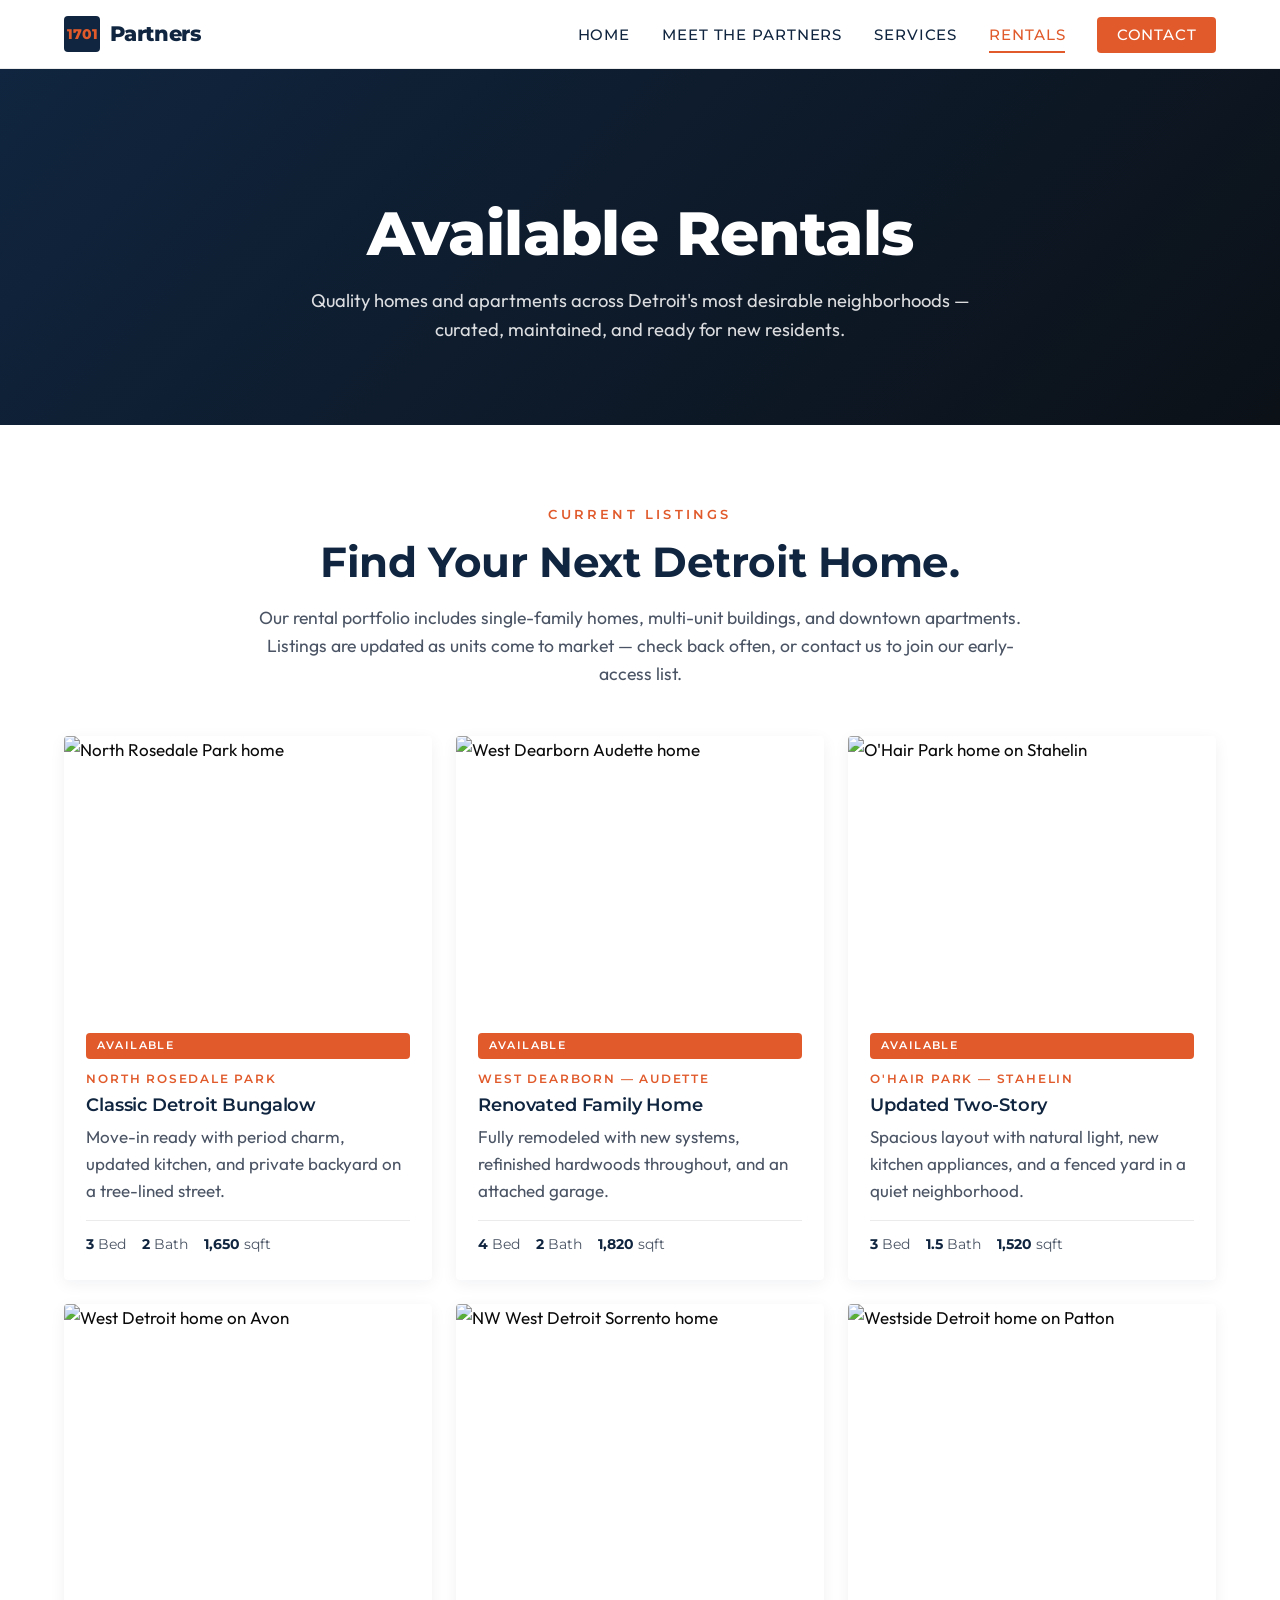
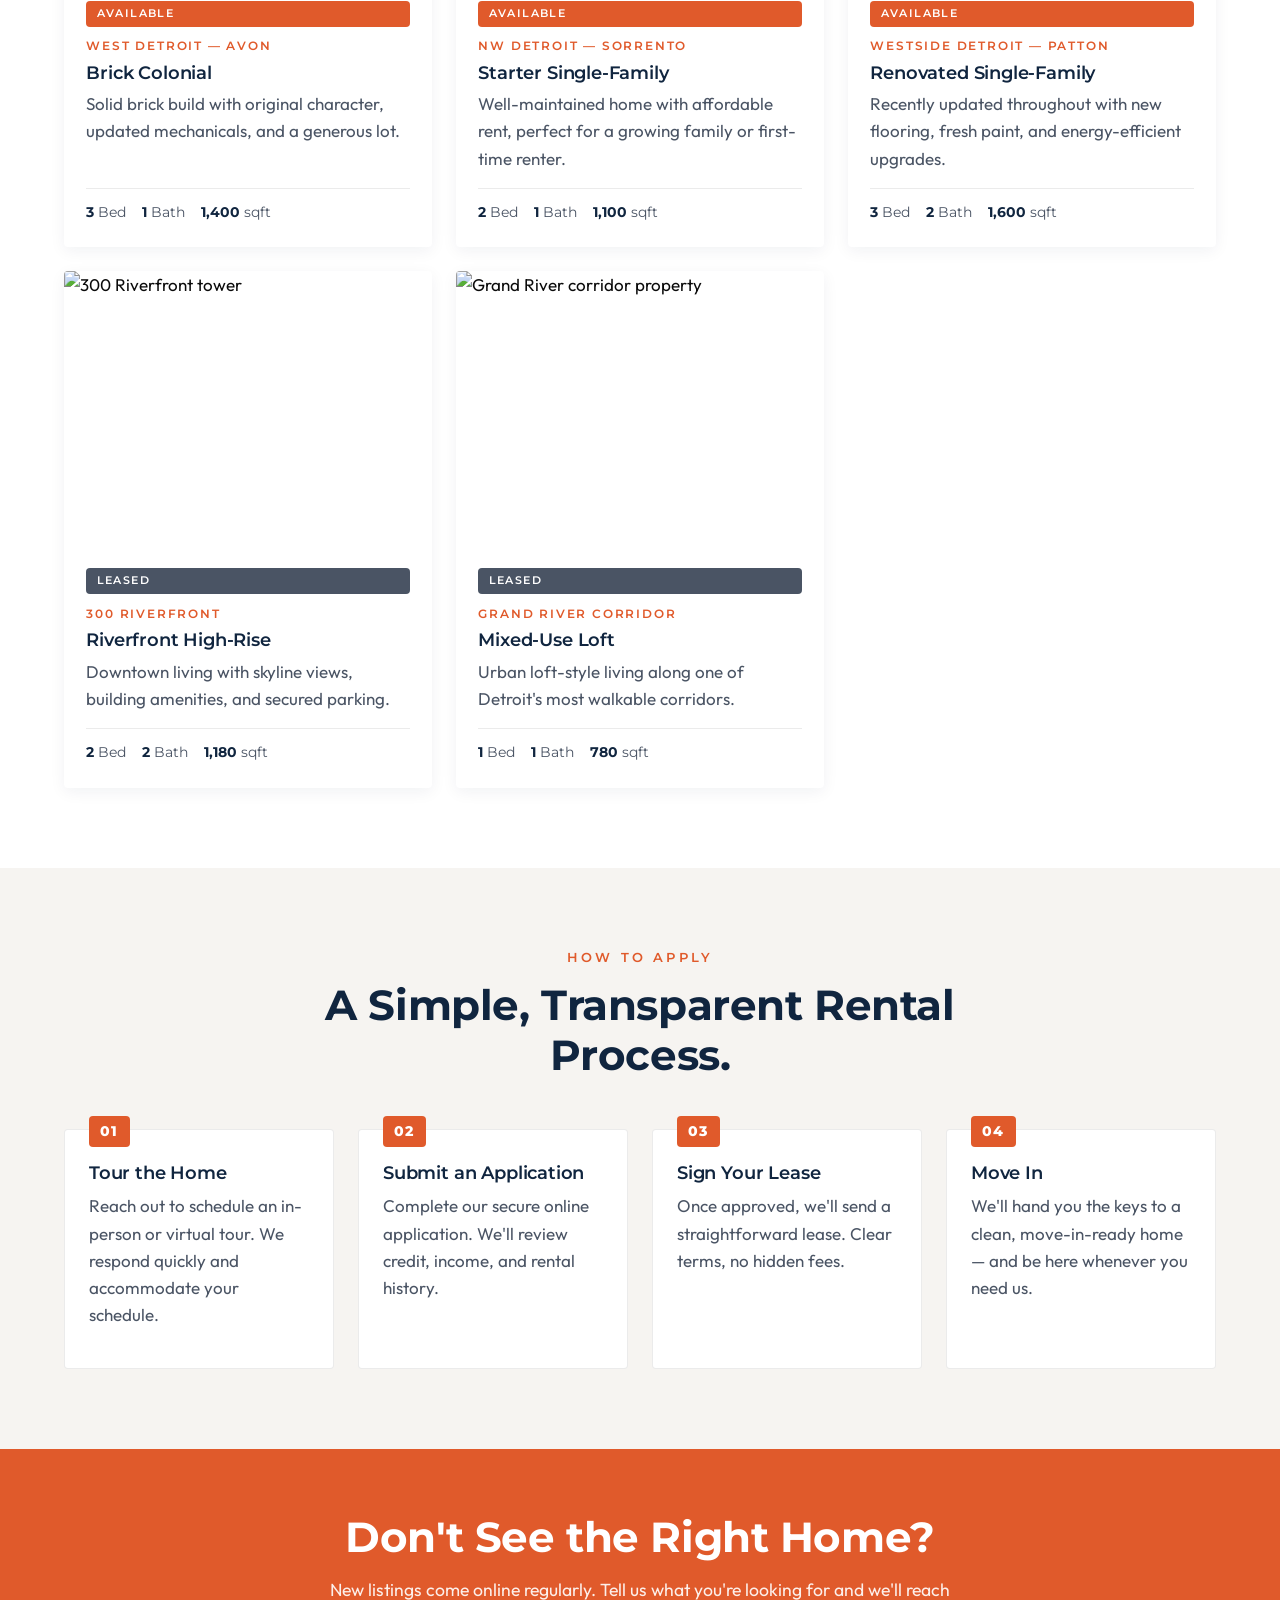
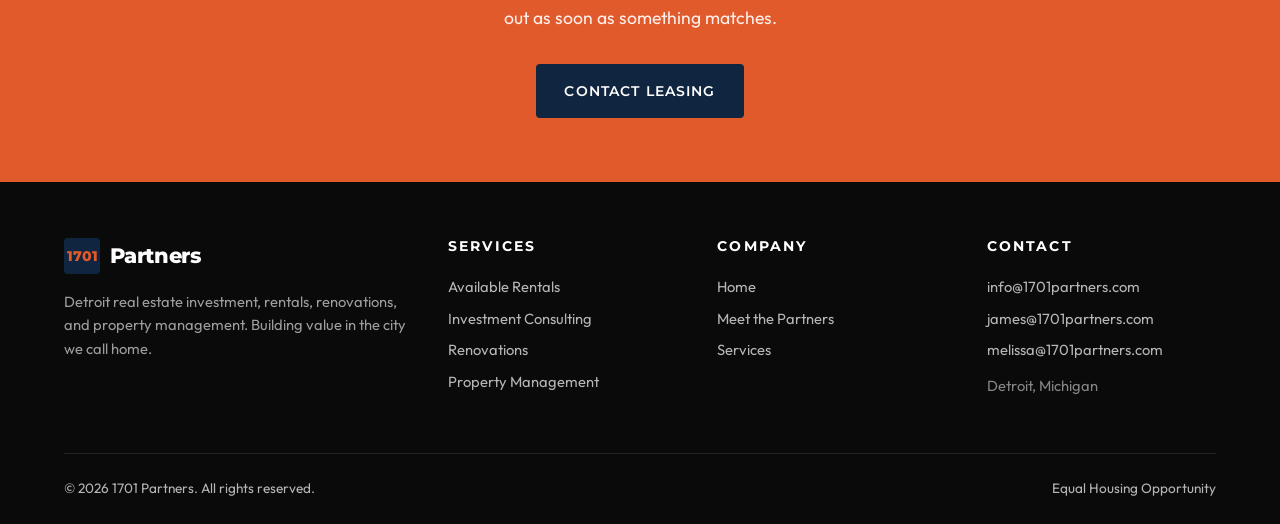
==== commit 63babde5: "Add files via upload" ====
--- a/available-rentals.html
+++ b/available-rentals.html
@@ -1,13 +1,238 @@
 <!DOCTYPE html>
 <html lang="en">
 <head>
-    <meta charset="UTF-8">
-    <meta name="viewport" content="width=device-width, initial-scale=1.0">
-    <title>Available Rentals</title>
-    <link rel="stylesheet" href="styles.css">
+<meta charset="UTF-8">
+<meta name="viewport" content="width=device-width, initial-scale=1.0">
+<title>Available Rentals — 1701 Partners</title>
+<meta name="description" content="Browse available homes and apartments for rent from 1701 Partners across Detroit, Dearborn, and surrounding neighborhoods.">
+<link rel="stylesheet" href="styles.css">
 </head>
 <body>
+
+<header class="site-header">
+  <div class="nav">
+    <a href="index.html" class="brand"><span class="brand-mark">1701</span> Partners</a>
+    <button class="menu-toggle" aria-label="Toggle menu" onclick="document.getElementById('navlinks').classList.toggle('open')">☰</button>
+    <ul class="nav-links" id="navlinks">
+      <li><a href="index.html">Home</a></li>
+      <li><a href="meet-the-partners.html">Meet the Partners</a></li>
+      <li><a href="services.html">Services</a></li>
+      <li><a href="available-rentals.html" class="active">Rentals</a></li>
+      <li><a href="index.html#contact" class="nav-cta">Contact</a></li>
+    </ul>
+  </div>
+</header>
+
+<section class="page-header with-image" style="--bg: url('images/north-rosedale-park.jpg');">
+  <div class="container">
     <h1>Available Rentals</h1>
-    <p>List of available rentals.</p>
+    <p>Quality homes and apartments across Detroit's most desirable neighborhoods — curated, maintained, and ready for new residents.</p>
+  </div>
+</section>
+
+<section>
+  <div class="container">
+    <div class="section-head">
+      <span class="section-eyebrow">Current Listings</span>
+      <h2>Find Your Next Detroit Home.</h2>
+      <p>Our rental portfolio includes single-family homes, multi-unit buildings, and downtown apartments. Listings are updated as units come to market — check back often, or contact us to join our early-access list.</p>
+    </div>
+
+    <div class="property-grid">
+
+      <div class="property-card">
+        <img class="property-image" src="images/north-rosedale-park.jpg" alt="North Rosedale Park home">
+        <div class="property-body">
+          <span class="property-status">Available</span>
+          <div class="property-location">North Rosedale Park</div>
+          <h3>Classic Detroit Bungalow</h3>
+          <p>Move-in ready with period charm, updated kitchen, and private backyard on a tree-lined street.</p>
+          <div class="property-meta">
+            <span><strong>3</strong> Bed</span>
+            <span><strong>2</strong> Bath</span>
+            <span><strong>1,650</strong> sqft</span>
+          </div>
+        </div>
+      </div>
+
+      <div class="property-card">
+        <img class="property-image" src="images/west-dearborn-audette.jpg" alt="West Dearborn Audette home">
+        <div class="property-body">
+          <span class="property-status">Available</span>
+          <div class="property-location">West Dearborn — Audette</div>
+          <h3>Renovated Family Home</h3>
+          <p>Fully remodeled with new systems, refinished hardwoods throughout, and an attached garage.</p>
+          <div class="property-meta">
+            <span><strong>4</strong> Bed</span>
+            <span><strong>2</strong> Bath</span>
+            <span><strong>1,820</strong> sqft</span>
+          </div>
+        </div>
+      </div>
+
+      <div class="property-card">
+        <img class="property-image" src="images/ohair-park-stahelin.jpg" alt="O'Hair Park home on Stahelin">
+        <div class="property-body">
+          <span class="property-status">Available</span>
+          <div class="property-location">O'Hair Park — Stahelin</div>
+          <h3>Updated Two-Story</h3>
+          <p>Spacious layout with natural light, new kitchen appliances, and a fenced yard in a quiet neighborhood.</p>
+          <div class="property-meta">
+            <span><strong>3</strong> Bed</span>
+            <span><strong>1.5</strong> Bath</span>
+            <span><strong>1,520</strong> sqft</span>
+          </div>
+        </div>
+      </div>
+
+      <div class="property-card">
+        <img class="property-image" src="images/west-detroit-avon.jpg" alt="West Detroit home on Avon">
+        <div class="property-body">
+          <span class="property-status">Available</span>
+          <div class="property-location">West Detroit — Avon</div>
+          <h3>Brick Colonial</h3>
+          <p>Solid brick build with original character, updated mechanicals, and a generous lot.</p>
+          <div class="property-meta">
+            <span><strong>3</strong> Bed</span>
+            <span><strong>1</strong> Bath</span>
+            <span><strong>1,400</strong> sqft</span>
+          </div>
+        </div>
+      </div>
+
+      <div class="property-card">
+        <img class="property-image" src="images/nw-west-detroit-sorrento.jpg" alt="NW West Detroit Sorrento home">
+        <div class="property-body">
+          <span class="property-status">Available</span>
+          <div class="property-location">NW Detroit — Sorrento</div>
+          <h3>Starter Single-Family</h3>
+          <p>Well-maintained home with affordable rent, perfect for a growing family or first-time renter.</p>
+          <div class="property-meta">
+            <span><strong>2</strong> Bed</span>
+            <span><strong>1</strong> Bath</span>
+            <span><strong>1,100</strong> sqft</span>
+          </div>
+        </div>
+      </div>
+
+      <div class="property-card">
+        <img class="property-image" src="images/westside-detroit-patton.jpg" alt="Westside Detroit home on Patton">
+        <div class="property-body">
+          <span class="property-status">Available</span>
+          <div class="property-location">Westside Detroit — Patton</div>
+          <h3>Renovated Single-Family</h3>
+          <p>Recently updated throughout with new flooring, fresh paint, and energy-efficient upgrades.</p>
+          <div class="property-meta">
+            <span><strong>3</strong> Bed</span>
+            <span><strong>2</strong> Bath</span>
+            <span><strong>1,600</strong> sqft</span>
+          </div>
+        </div>
+      </div>
+
+      <div class="property-card">
+        <img class="property-image" src="images/300-riverfront.jpg" alt="300 Riverfront tower">
+        <div class="property-body">
+          <span class="property-status leased">Leased</span>
+          <div class="property-location">300 Riverfront</div>
+          <h3>Riverfront High-Rise</h3>
+          <p>Downtown living with skyline views, building amenities, and secured parking.</p>
+          <div class="property-meta">
+            <span><strong>2</strong> Bed</span>
+            <span><strong>2</strong> Bath</span>
+            <span><strong>1,180</strong> sqft</span>
+          </div>
+        </div>
+      </div>
+
+      <div class="property-card">
+        <img class="property-image" src="images/grand-river.jpg" alt="Grand River corridor property">
+        <div class="property-body">
+          <span class="property-status leased">Leased</span>
+          <div class="property-location">Grand River Corridor</div>
+          <h3>Mixed-Use Loft</h3>
+          <p>Urban loft-style living along one of Detroit's most walkable corridors.</p>
+          <div class="property-meta">
+            <span><strong>1</strong> Bed</span>
+            <span><strong>1</strong> Bath</span>
+            <span><strong>780</strong> sqft</span>
+          </div>
+        </div>
+      </div>
+
+    </div>
+  </div>
+</section>
+
+<section class="bg-cream">
+  <div class="container">
+    <div class="section-head">
+      <span class="section-eyebrow">How to Apply</span>
+      <h2>A Simple, Transparent Rental Process.</h2>
+    </div>
+    <div class="process-grid">
+      <div class="process-step">
+        <h3>Tour the Home</h3>
+        <p>Reach out to schedule an in-person or virtual tour. We respond quickly and accommodate your schedule.</p>
+      </div>
+      <div class="process-step">
+        <h3>Submit an Application</h3>
+        <p>Complete our secure online application. We'll review credit, income, and rental history.</p>
+      </div>
+      <div class="process-step">
+        <h3>Sign Your Lease</h3>
+        <p>Once approved, we'll send a straightforward lease. Clear terms, no hidden fees.</p>
+      </div>
+      <div class="process-step">
+        <h3>Move In</h3>
+        <p>We'll hand you the keys to a clean, move-in-ready home — and be here whenever you need us.</p>
+      </div>
+    </div>
+  </div>
+</section>
+
+<section class="cta-banner">
+  <div class="container">
+    <h2>Don't See the Right Home?</h2>
+    <p>New listings come online regularly. Tell us what you're looking for and we'll reach out as soon as something matches.</p>
+    <a href="mailto:info@1701partners.com" class="btn">Contact Leasing</a>
+  </div>
+</section>
+
+<footer class="site-footer">
+  <div class="container">
+    <div class="footer-grid">
+      <div>
+        <div class="brand"><span class="brand-mark">1701</span> Partners</div>
+        <p style="color:rgba(255,255,255,0.6)">Detroit real estate investment, rentals, renovations, and property management. Building value in the city we call home.</p>
+      </div>
+      <div>
+        <h4>Services</h4>
+        <a href="available-rentals.html">Available Rentals</a>
+        <a href="investment-consulting.html">Investment Consulting</a>
+        <a href="renovations.html">Renovations</a>
+        <a href="property-management.html">Property Management</a>
+      </div>
+      <div>
+        <h4>Company</h4>
+        <a href="index.html">Home</a>
+        <a href="meet-the-partners.html">Meet the Partners</a>
+        <a href="services.html">Services</a>
+      </div>
+      <div>
+        <h4>Contact</h4>
+        <a href="mailto:info@1701partners.com">info@1701partners.com</a>
+        <a href="mailto:james@1701partners.com">james@1701partners.com</a>
+        <a href="mailto:melissa@1701partners.com">melissa@1701partners.com</a>
+        <p style="color:rgba(255,255,255,0.5); margin-top:0.5rem">Detroit, Michigan</p>
+      </div>
+    </div>
+    <div class="footer-bottom">
+      <div>© 2026 1701 Partners. All rights reserved.</div>
+      <div>Equal Housing Opportunity</div>
+    </div>
+  </div>
+</footer>
+
 </body>
-</html>+</html>
--- a/styles.css
+++ b/styles.css
@@ -1,7 +1,644 @@
-/* Complete stylesheet */
+/* =========================================================
+   1701 Partners — Shared Stylesheet
+   Brand: White, Black, Orange, Navy, Rust, Slate
+   Fonts: Montserrat (headings) + Garet (body, with fallback)
+   ========================================================= */
+
+@import url('https://fonts.googleapis.com/css2?family=Montserrat:wght@400;500;600;700;800&family=Outfit:wght@300;400;500;600&display=swap');
+
+:root {
+  --white: #ffffff;
+  --black: #0a0a0a;
+  --orange: #e05a2b;
+  --orange-dark: #c44a1f;
+  --navy: #10253f;
+  --navy-deep: #0a1a2e;
+  --rust: #a03a1f;
+  --slate: #4a5464;
+  --slate-light: #6b7482;
+  --cream: #f6f4f1;
+  --border: rgba(255, 255, 255, 0.12);
+
+  --font-head: 'Montserrat', system-ui, -apple-system, sans-serif;
+  --font-body: 'Garet', 'Outfit', system-ui, -apple-system, sans-serif;
+
+  --max: 1200px;
+  --radius: 4px;
+  --trans: 0.25s ease;
+}
+
+* { box-sizing: border-box; margin: 0; padding: 0; }
+
+html { scroll-behavior: smooth; }
+
 body {
-    font-family: Arial, sans-serif;
-    margin: 0;
-    padding: 0;
-}
-/* additional styles go here */+  font-family: var(--font-body);
+  color: var(--black);
+  background: var(--white);
+  line-height: 1.6;
+  font-size: 17px;
+  -webkit-font-smoothing: antialiased;
+}
+
+img { max-width: 100%; display: block; }
+
+h1, h2, h3, h4, h5 {
+  font-family: var(--font-head);
+  color: var(--navy);
+  line-height: 1.2;
+  letter-spacing: -0.01em;
+}
+
+h1 { font-size: clamp(2.2rem, 5vw, 3.8rem); font-weight: 800; }
+h2 { font-size: clamp(1.8rem, 3.5vw, 2.6rem); font-weight: 700; margin-bottom: 1rem; }
+h3 { font-size: 1.35rem; font-weight: 600; margin-bottom: 0.6rem; }
+
+p { margin-bottom: 1rem; color: var(--slate); }
+
+a { color: var(--orange); text-decoration: none; transition: color var(--trans); }
+a:hover { color: var(--rust); }
+
+.container { max-width: var(--max); margin: 0 auto; padding: 0 1.5rem; }
+
+/* ---------- HEADER / NAV ---------- */
+.site-header {
+  position: sticky;
+  top: 0;
+  z-index: 100;
+  background: rgba(255, 255, 255, 0.97);
+  backdrop-filter: blur(10px);
+  border-bottom: 1px solid rgba(10, 10, 10, 0.08);
+}
+.nav {
+  display: flex;
+  align-items: center;
+  justify-content: space-between;
+  padding: 1rem 1.5rem;
+  max-width: var(--max);
+  margin: 0 auto;
+}
+.brand {
+  font-family: var(--font-head);
+  font-weight: 800;
+  font-size: 1.3rem;
+  color: var(--navy);
+  letter-spacing: -0.02em;
+  display: flex;
+  align-items: center;
+  gap: 0.6rem;
+}
+.brand-mark {
+  display: inline-block;
+  width: 36px;
+  height: 36px;
+  background: var(--navy);
+  color: var(--orange);
+  border-radius: var(--radius);
+  font-family: var(--font-head);
+  font-weight: 800;
+  font-size: 0.85rem;
+  line-height: 36px;
+  text-align: center;
+  letter-spacing: 0;
+}
+.nav-links {
+  display: flex;
+  gap: 2rem;
+  list-style: none;
+  align-items: center;
+}
+.nav-links a {
+  color: var(--navy);
+  font-family: var(--font-head);
+  font-weight: 500;
+  font-size: 0.92rem;
+  text-transform: uppercase;
+  letter-spacing: 0.06em;
+  position: relative;
+  padding: 0.3rem 0;
+}
+.nav-links a:hover,
+.nav-links a.active { color: var(--orange); }
+.nav-links a.active::after {
+  content: '';
+  position: absolute;
+  left: 0; right: 0; bottom: -4px;
+  height: 2px;
+  background: var(--orange);
+}
+.nav-cta {
+  background: var(--orange);
+  color: var(--white) !important;
+  padding: 0.55rem 1.2rem !important;
+  border-radius: var(--radius);
+  transition: background var(--trans);
+}
+.nav-cta:hover { background: var(--rust); color: var(--white) !important; }
+.nav-cta::after { display: none !important; }
+
+.menu-toggle { display: none; background: none; border: 0; font-size: 1.6rem; color: var(--navy); cursor: pointer; }
+
+/* ---------- HERO ---------- */
+.hero {
+  position: relative;
+  min-height: 88vh;
+  display: flex;
+  align-items: center;
+  color: var(--white);
+  overflow: hidden;
+  background: var(--navy-deep);
+}
+.hero::before {
+  content: '';
+  position: absolute;
+  inset: 0;
+  background-image: linear-gradient(135deg, rgba(16,37,63,0.85) 0%, rgba(10,10,10,0.65) 100%), url('images/downtown-detroit-skyline.jpg');
+  background-size: cover;
+  background-position: center;
+  z-index: 0;
+}
+.hero .container { position: relative; z-index: 1; padding-top: 6rem; padding-bottom: 6rem; }
+.hero-eyebrow {
+  font-family: var(--font-head);
+  text-transform: uppercase;
+  letter-spacing: 0.25em;
+  font-size: 0.85rem;
+  color: var(--orange);
+  font-weight: 600;
+  margin-bottom: 1.2rem;
+}
+.hero h1 { color: var(--white); max-width: 820px; margin-bottom: 1.3rem; }
+.hero p.lead {
+  color: rgba(255,255,255,0.85);
+  font-size: 1.2rem;
+  max-width: 640px;
+  margin-bottom: 2rem;
+}
+.btn {
+  display: inline-block;
+  padding: 0.95rem 1.8rem;
+  background: var(--orange);
+  color: var(--white);
+  font-family: var(--font-head);
+  font-weight: 600;
+  text-transform: uppercase;
+  letter-spacing: 0.08em;
+  font-size: 0.9rem;
+  border-radius: var(--radius);
+  transition: background var(--trans), transform var(--trans);
+  border: 0;
+  cursor: pointer;
+}
+.btn:hover { background: var(--rust); color: var(--white); transform: translateY(-1px); }
+.btn-outline {
+  background: transparent;
+  border: 2px solid var(--white);
+  color: var(--white);
+  padding: 0.8rem 1.8rem;
+}
+.btn-outline:hover { background: var(--white); color: var(--navy); }
+.btn-row { display: flex; gap: 1rem; flex-wrap: wrap; }
+
+/* ---------- SECTIONS ---------- */
+section { padding: 5rem 0; }
+.section-eyebrow {
+  font-family: var(--font-head);
+  text-transform: uppercase;
+  letter-spacing: 0.25em;
+  font-size: 0.8rem;
+  color: var(--orange);
+  font-weight: 600;
+  margin-bottom: 0.8rem;
+  display: block;
+}
+.section-head {
+  max-width: 780px;
+  margin: 0 auto 3rem;
+  text-align: center;
+}
+.section-head p { font-size: 1.1rem; }
+
+.bg-cream { background: var(--cream); }
+.bg-navy { background: var(--navy); color: var(--white); }
+.bg-navy h1, .bg-navy h2, .bg-navy h3 { color: var(--white); }
+.bg-navy p { color: rgba(255,255,255,0.8); }
+
+/* ---------- SERVICE CARDS ---------- */
+.grid-3 {
+  display: grid;
+  grid-template-columns: repeat(auto-fit, minmax(260px, 1fr));
+  gap: 1.5rem;
+}
+.grid-4 {
+  display: grid;
+  grid-template-columns: repeat(auto-fit, minmax(240px, 1fr));
+  gap: 1.5rem;
+}
+.service-card {
+  background: var(--white);
+  border: 1px solid rgba(10,10,10,0.08);
+  border-radius: var(--radius);
+  padding: 2rem 1.75rem;
+  transition: transform var(--trans), box-shadow var(--trans), border-color var(--trans);
+  display: flex;
+  flex-direction: column;
+  text-decoration: none;
+  color: inherit;
+}
+.service-card:hover {
+  transform: translateY(-4px);
+  box-shadow: 0 16px 40px rgba(16,37,63,0.12);
+  border-color: var(--orange);
+}
+.service-icon {
+  width: 52px;
+  height: 52px;
+  border-radius: var(--radius);
+  background: var(--navy);
+  color: var(--orange);
+  display: flex;
+  align-items: center;
+  justify-content: center;
+  font-size: 1.4rem;
+  margin-bottom: 1.2rem;
+  font-family: var(--font-head);
+  font-weight: 700;
+}
+.service-card h3 { color: var(--navy); }
+.service-card .more {
+  margin-top: auto;
+  padding-top: 1rem;
+  font-family: var(--font-head);
+  font-weight: 600;
+  color: var(--orange);
+  font-size: 0.9rem;
+  text-transform: uppercase;
+  letter-spacing: 0.08em;
+}
+
+/* ---------- PROPERTY CARDS ---------- */
+.property-grid {
+  display: grid;
+  grid-template-columns: repeat(auto-fit, minmax(300px, 1fr));
+  gap: 1.5rem;
+}
+.property-card {
+  background: var(--white);
+  border-radius: var(--radius);
+  overflow: hidden;
+  box-shadow: 0 4px 16px rgba(16,37,63,0.06);
+  transition: transform var(--trans), box-shadow var(--trans);
+  display: flex;
+  flex-direction: column;
+}
+.property-card:hover { transform: translateY(-4px); box-shadow: 0 16px 36px rgba(16,37,63,0.15); }
+.property-image {
+  width: 100%;
+  aspect-ratio: 4/3;
+  object-fit: cover;
+}
+.property-body { padding: 1.3rem 1.4rem 1.5rem; display: flex; flex-direction: column; flex: 1; }
+.property-location {
+  font-family: var(--font-head);
+  font-size: 0.75rem;
+  text-transform: uppercase;
+  letter-spacing: 0.15em;
+  color: var(--orange);
+  font-weight: 600;
+  margin-bottom: 0.4rem;
+}
+.property-card h3 { font-size: 1.15rem; margin-bottom: 0.4rem; }
+.property-meta {
+  display: flex;
+  gap: 1rem;
+  flex-wrap: wrap;
+  font-family: var(--font-head);
+  font-size: 0.85rem;
+  color: var(--slate);
+  margin-top: auto;
+  padding-top: 0.8rem;
+  border-top: 1px solid rgba(10,10,10,0.08);
+}
+.property-meta span strong { color: var(--navy); font-weight: 700; }
+.property-status {
+  display: inline-block;
+  padding: 0.25rem 0.65rem;
+  background: var(--orange);
+  color: var(--white);
+  font-family: var(--font-head);
+  font-size: 0.7rem;
+  text-transform: uppercase;
+  letter-spacing: 0.12em;
+  border-radius: var(--radius);
+  font-weight: 600;
+  margin-bottom: 0.6rem;
+}
+.property-status.leased { background: var(--slate); }
+
+/* ---------- 2-COLUMN ---------- */
+.two-col {
+  display: grid;
+  grid-template-columns: 1fr 1fr;
+  gap: 4rem;
+  align-items: center;
+}
+.two-col img { border-radius: var(--radius); }
+@media (max-width: 860px) { .two-col { grid-template-columns: 1fr; gap: 2rem; } }
+
+/* ---------- FEATURE LIST ---------- */
+.feature-list { list-style: none; margin-top: 1.5rem; }
+.feature-list li {
+  padding: 0.75rem 0 0.75rem 2rem;
+  position: relative;
+  border-bottom: 1px solid rgba(10,10,10,0.08);
+  color: var(--slate);
+}
+.feature-list li:last-child { border-bottom: 0; }
+.feature-list li::before {
+  content: '';
+  position: absolute;
+  left: 0; top: 1.25rem;
+  width: 12px; height: 12px;
+  background: var(--orange);
+  border-radius: 2px;
+}
+.bg-navy .feature-list li { border-color: rgba(255,255,255,0.12); color: rgba(255,255,255,0.85); }
+
+/* ---------- PAGE HEADER (for interior pages) ---------- */
+.page-header {
+  position: relative;
+  padding: 8rem 0 5rem;
+  color: var(--white);
+  background: var(--navy);
+  text-align: center;
+  overflow: hidden;
+}
+.page-header::before {
+  content: '';
+  position: absolute;
+  inset: 0;
+  background-image: linear-gradient(135deg, rgba(16,37,63,0.9), rgba(10,10,10,0.75));
+  z-index: 0;
+}
+.page-header.with-image::before {
+  background-image: linear-gradient(135deg, rgba(16,37,63,0.85), rgba(10,10,10,0.75)), var(--bg);
+  background-size: cover;
+  background-position: center;
+}
+.page-header .container { position: relative; z-index: 1; }
+.page-header h1 { color: var(--white); margin-bottom: 1rem; }
+.page-header p { color: rgba(255,255,255,0.85); max-width: 720px; margin: 0 auto; font-size: 1.15rem; }
+
+/* ---------- STATS ---------- */
+.stats { display: grid; grid-template-columns: repeat(auto-fit, minmax(160px, 1fr)); gap: 2rem; text-align: center; }
+.stat-num {
+  font-family: var(--font-head);
+  font-size: 2.8rem;
+  font-weight: 800;
+  color: var(--orange);
+  line-height: 1;
+}
+.stat-label {
+  font-family: var(--font-head);
+  text-transform: uppercase;
+  letter-spacing: 0.12em;
+  font-size: 0.8rem;
+  color: var(--slate);
+  margin-top: 0.4rem;
+  font-weight: 600;
+}
+.bg-navy .stat-label { color: rgba(255,255,255,0.7); }
+
+/* ---------- CTA BANNER ---------- */
+.cta-banner {
+  background: var(--orange);
+  color: var(--white);
+  padding: 4rem 0;
+  text-align: center;
+}
+.cta-banner h2 { color: var(--white); margin-bottom: 0.8rem; }
+.cta-banner p { color: rgba(255,255,255,0.9); max-width: 640px; margin: 0 auto 2rem; font-size: 1.1rem; }
+.cta-banner .btn { background: var(--navy); }
+.cta-banner .btn:hover { background: var(--black); }
+
+/* ---------- FOOTER ---------- */
+.site-footer {
+  background: var(--black);
+  color: rgba(255,255,255,0.7);
+  padding: 3.5rem 0 1.5rem;
+  font-size: 0.92rem;
+}
+.footer-grid {
+  display: grid;
+  grid-template-columns: 1.5fr 1fr 1fr 1fr;
+  gap: 2.5rem;
+  margin-bottom: 2.5rem;
+}
+.site-footer h4 {
+  color: var(--white);
+  font-size: 0.9rem;
+  text-transform: uppercase;
+  letter-spacing: 0.15em;
+  margin-bottom: 1rem;
+  font-weight: 700;
+}
+.site-footer a { color: rgba(255,255,255,0.7); display: block; padding: 0.25rem 0; }
+.site-footer a:hover { color: var(--orange); }
+.site-footer .brand { color: var(--white); margin-bottom: 1rem; }
+.footer-bottom {
+  border-top: 1px solid rgba(255,255,255,0.1);
+  padding-top: 1.5rem;
+  display: flex;
+  justify-content: space-between;
+  flex-wrap: wrap;
+  gap: 1rem;
+  font-size: 0.85rem;
+}
+@media (max-width: 760px) { .footer-grid { grid-template-columns: 1fr 1fr; } }
+@media (max-width: 500px) { .footer-grid { grid-template-columns: 1fr; } }
+
+/* ---------- COMING SOON ---------- */
+.coming-soon {
+  text-align: center;
+  padding: 5rem 2rem;
+  background: var(--cream);
+  border-radius: var(--radius);
+  border: 1px dashed rgba(16,37,63,0.2);
+}
+.coming-soon .badge {
+  display: inline-block;
+  padding: 0.4rem 1rem;
+  background: var(--navy);
+  color: var(--orange);
+  font-family: var(--font-head);
+  text-transform: uppercase;
+  letter-spacing: 0.2em;
+  font-size: 0.75rem;
+  font-weight: 700;
+  border-radius: var(--radius);
+  margin-bottom: 1.2rem;
+}
+.partner-placeholder-grid {
+  display: grid;
+  grid-template-columns: repeat(auto-fit, minmax(240px, 1fr));
+  gap: 1.5rem;
+  max-width: 900px;
+  margin: 2.5rem auto 0;
+}
+.partner-card {
+  background: var(--white);
+  border: 1px solid rgba(10,10,10,0.08);
+  border-radius: var(--radius);
+  padding: 1.75rem;
+  text-align: center;
+}
+.partner-avatar {
+  width: 90px;
+  height: 90px;
+  border-radius: 50%;
+  margin: 0 auto 1rem;
+  background: linear-gradient(135deg, var(--navy), var(--slate));
+  display: flex;
+  align-items: center;
+  justify-content: center;
+  color: var(--orange);
+  font-family: var(--font-head);
+  font-weight: 800;
+  font-size: 1.8rem;
+}
+.partner-card h3 { color: var(--navy); margin-bottom: 0.3rem; }
+.partner-role {
+  font-family: var(--font-head);
+  text-transform: uppercase;
+  letter-spacing: 0.12em;
+  font-size: 0.75rem;
+  color: var(--orange);
+  font-weight: 600;
+}
+
+/* ---------- PARTNER BIOS ---------- */
+.partner-bio {
+  display: grid;
+  grid-template-columns: 340px 1fr;
+  gap: 3rem;
+  align-items: start;
+  margin-bottom: 4rem;
+}
+.partner-bio:last-child { margin-bottom: 0; }
+.partner-bio.reverse { grid-template-columns: 1fr 340px; }
+.partner-bio.reverse .partner-photo { order: 2; }
+.partner-photo {
+  border-radius: var(--radius);
+  overflow: hidden;
+  box-shadow: 0 12px 32px rgba(16,37,63,0.15);
+  aspect-ratio: 4/5;
+}
+.partner-photo img { width: 100%; height: 100%; object-fit: cover; }
+.partner-bio h2 { margin-bottom: 0.3rem; }
+.partner-bio .partner-title {
+  font-family: var(--font-head);
+  text-transform: uppercase;
+  letter-spacing: 0.2em;
+  font-size: 0.8rem;
+  color: var(--orange);
+  font-weight: 600;
+  margin-bottom: 1.2rem;
+  display: block;
+}
+.partner-bio .partner-contact {
+  margin-top: 1.2rem;
+  padding-top: 1.2rem;
+  border-top: 1px solid rgba(10,10,10,0.08);
+  font-family: var(--font-head);
+  font-size: 0.95rem;
+}
+.partner-bio .partner-contact a {
+  display: inline-block;
+  margin-right: 1.5rem;
+  color: var(--navy);
+  font-weight: 500;
+}
+.partner-bio .partner-contact a:hover { color: var(--orange); }
+@media (max-width: 760px) {
+  .partner-bio,
+  .partner-bio.reverse { grid-template-columns: 1fr; gap: 1.5rem; }
+  .partner-bio.reverse .partner-photo { order: 0; }
+  .partner-photo { max-width: 340px; }
+}
+
+/* ---------- CONTACT FORM ---------- */
+.contact-form {
+  display: grid;
+  grid-template-columns: 1fr 1fr;
+  gap: 1rem;
+  max-width: 640px;
+  margin: 2rem auto 0;
+}
+.contact-form .full { grid-column: 1 / -1; }
+.contact-form input,
+.contact-form textarea,
+.contact-form select {
+  width: 100%;
+  padding: 0.9rem 1rem;
+  border: 1px solid rgba(10,10,10,0.15);
+  border-radius: var(--radius);
+  font-family: var(--font-body);
+  font-size: 1rem;
+  background: var(--white);
+  color: var(--black);
+  transition: border-color var(--trans);
+}
+.contact-form input:focus,
+.contact-form textarea:focus,
+.contact-form select:focus { outline: none; border-color: var(--orange); }
+.contact-form textarea { min-height: 140px; resize: vertical; }
+
+/* ---------- RESPONSIVE NAV ---------- */
+@media (max-width: 820px) {
+  .nav-links {
+    position: absolute;
+    top: 100%;
+    left: 0; right: 0;
+    background: var(--white);
+    flex-direction: column;
+    padding: 1rem 1.5rem 1.5rem;
+    gap: 0.5rem;
+    border-bottom: 1px solid rgba(10,10,10,0.08);
+    display: none;
+  }
+  .nav-links.open { display: flex; }
+  .nav-links a { padding: 0.6rem 0; width: 100%; }
+  .menu-toggle { display: block; }
+}
+
+/* ---------- PROCESS STEPS ---------- */
+.process-grid {
+  display: grid;
+  grid-template-columns: repeat(auto-fit, minmax(220px, 1fr));
+  gap: 1.5rem;
+  counter-reset: step;
+}
+.process-step {
+  position: relative;
+  padding: 2rem 1.5rem 1.5rem;
+  background: var(--white);
+  border-radius: var(--radius);
+  border: 1px solid rgba(10,10,10,0.08);
+}
+.process-step::before {
+  counter-increment: step;
+  content: counter(step, decimal-leading-zero);
+  position: absolute;
+  top: -14px; left: 1.5rem;
+  background: var(--orange);
+  color: var(--white);
+  font-family: var(--font-head);
+  font-weight: 800;
+  font-size: 0.85rem;
+  padding: 0.3rem 0.7rem;
+  border-radius: var(--radius);
+  letter-spacing: 0.08em;
+}
+.process-step h3 { font-size: 1.1rem; }
+.bg-navy .process-step { background: rgba(255,255,255,0.04); border-color: rgba(255,255,255,0.1); }
+.bg-navy .process-step h3 { color: var(--white); }
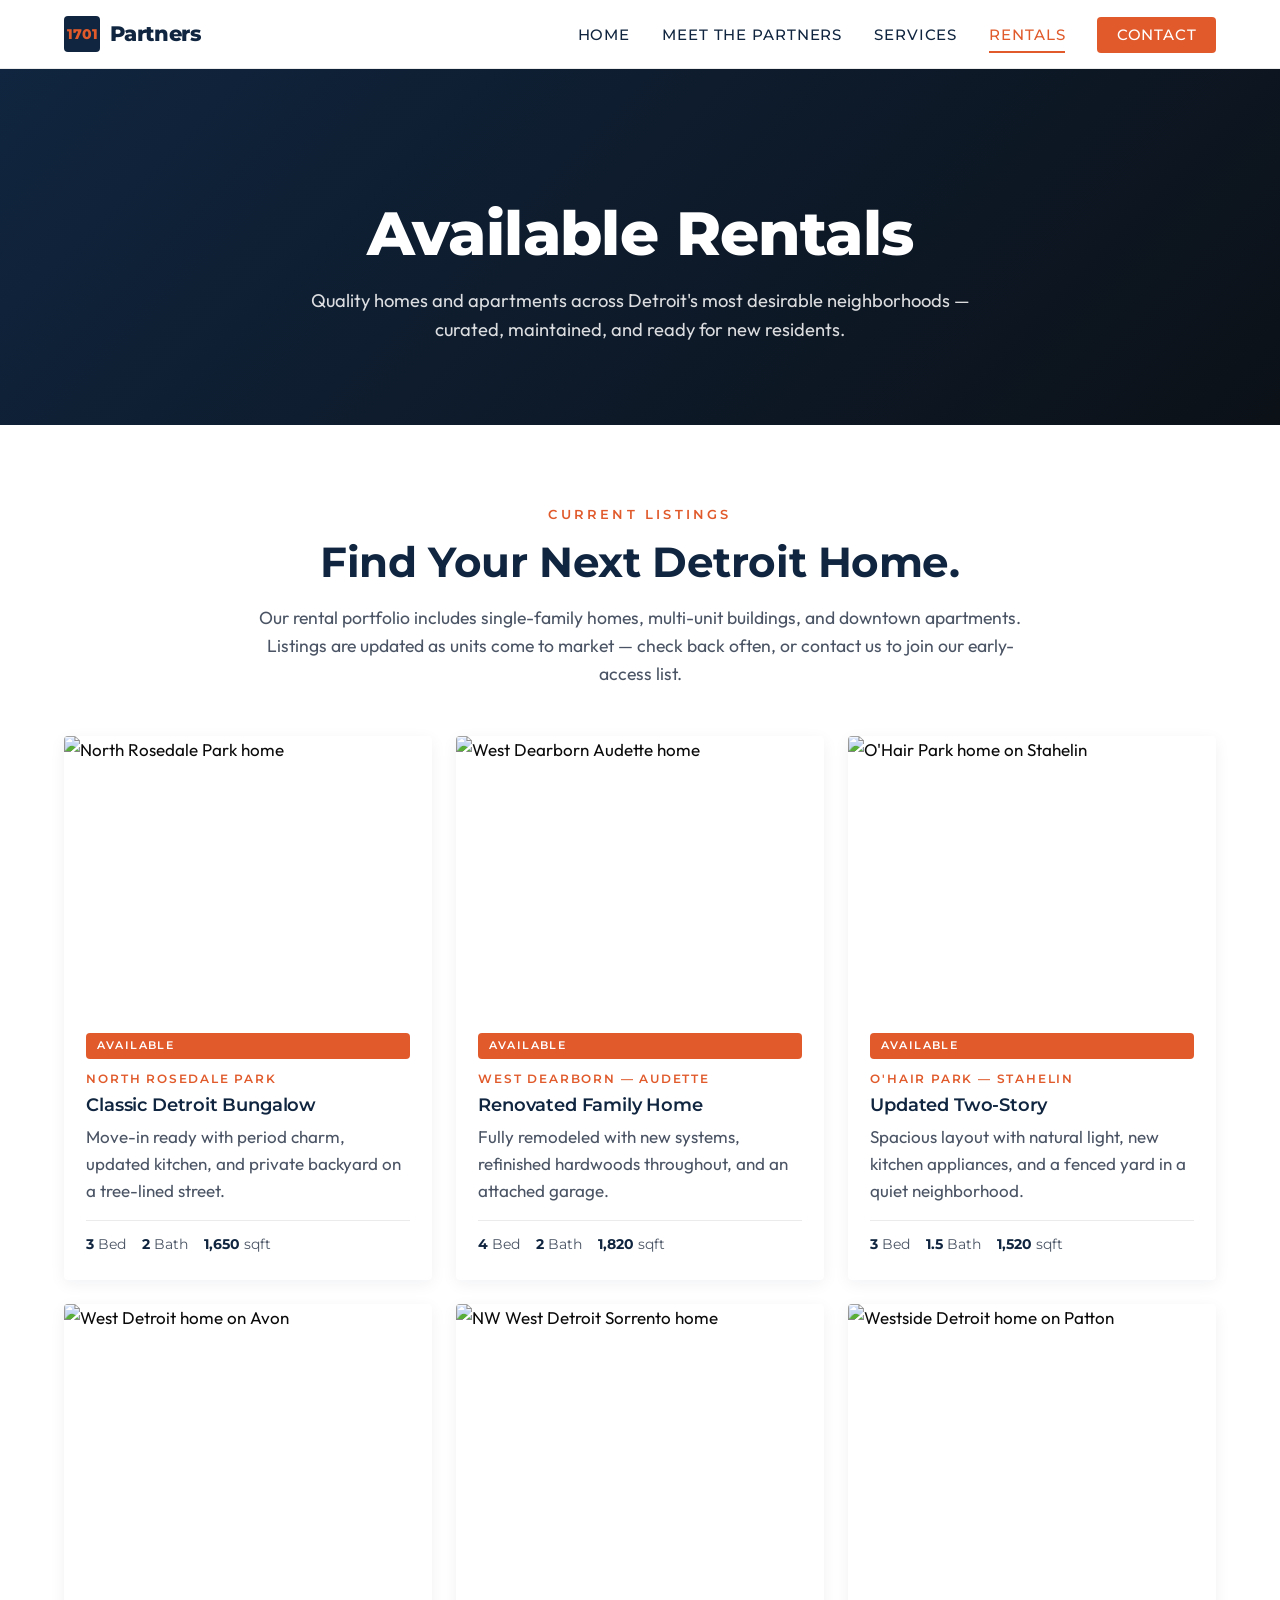
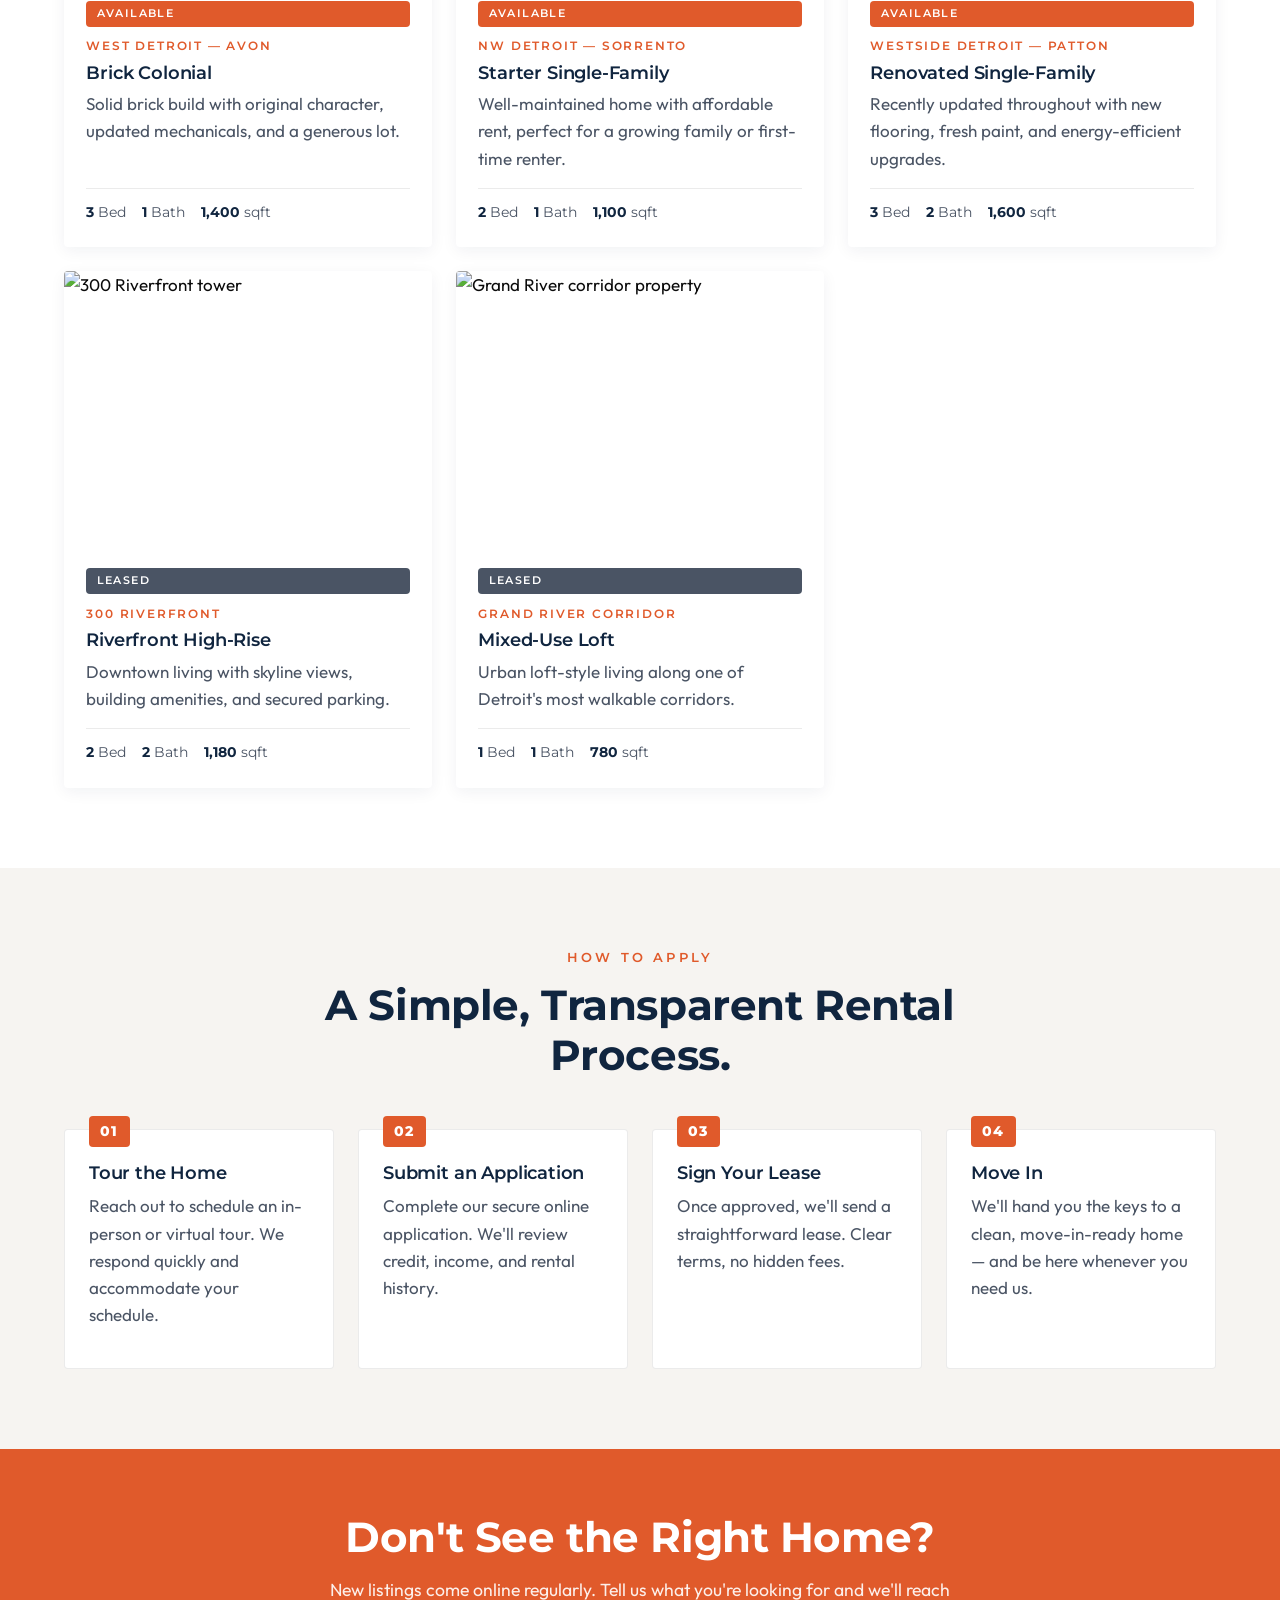
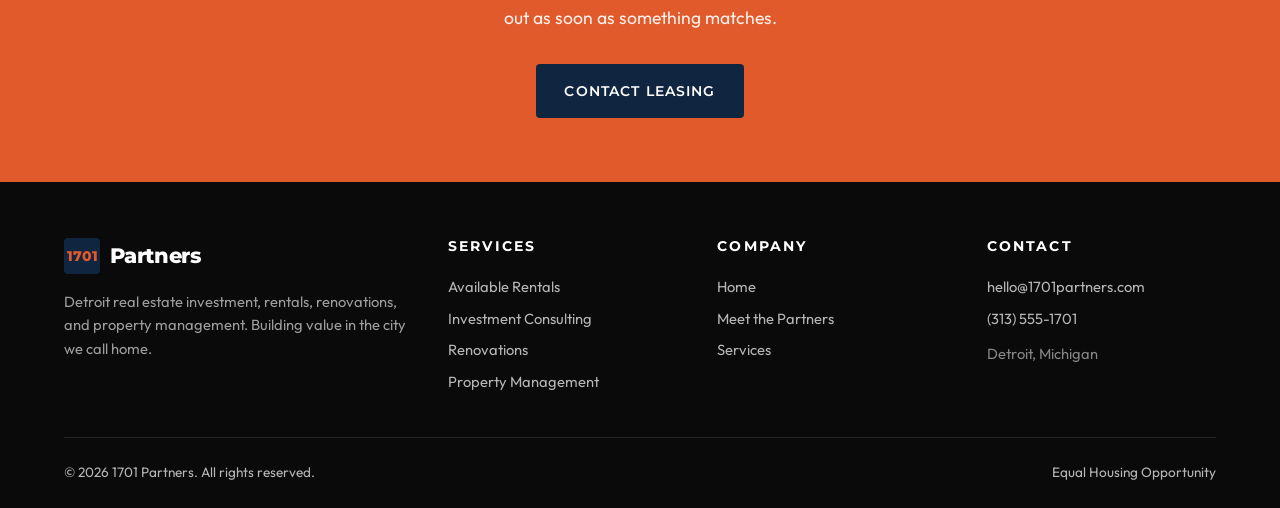
==== commit 7a3af22f: "updated site content" ====
--- a/available-rentals.html
+++ b/available-rentals.html
@@ -195,7 +195,7 @@
   <div class="container">
     <h2>Don't See the Right Home?</h2>
     <p>New listings come online regularly. Tell us what you're looking for and we'll reach out as soon as something matches.</p>
-    <a href="mailto:info@1701partners.com" class="btn">Contact Leasing</a>
+    <a href="mailto:rentals@1701partners.com" class="btn">Contact Leasing</a>
   </div>
 </section>
 
@@ -221,9 +221,8 @@
       </div>
       <div>
         <h4>Contact</h4>
-        <a href="mailto:info@1701partners.com">info@1701partners.com</a>
-        <a href="mailto:james@1701partners.com">james@1701partners.com</a>
-        <a href="mailto:melissa@1701partners.com">melissa@1701partners.com</a>
+        <a href="mailto:hello@1701partners.com">hello@1701partners.com</a>
+        <a href="tel:+13135551701">(313) 555-1701</a>
         <p style="color:rgba(255,255,255,0.5); margin-top:0.5rem">Detroit, Michigan</p>
       </div>
     </div>
--- a/styles.css
+++ b/styles.css
@@ -514,56 +514,6 @@
   font-size: 0.75rem;
   color: var(--orange);
   font-weight: 600;
-}
-
-/* ---------- PARTNER BIOS ---------- */
-.partner-bio {
-  display: grid;
-  grid-template-columns: 340px 1fr;
-  gap: 3rem;
-  align-items: start;
-  margin-bottom: 4rem;
-}
-.partner-bio:last-child { margin-bottom: 0; }
-.partner-bio.reverse { grid-template-columns: 1fr 340px; }
-.partner-bio.reverse .partner-photo { order: 2; }
-.partner-photo {
-  border-radius: var(--radius);
-  overflow: hidden;
-  box-shadow: 0 12px 32px rgba(16,37,63,0.15);
-  aspect-ratio: 4/5;
-}
-.partner-photo img { width: 100%; height: 100%; object-fit: cover; }
-.partner-bio h2 { margin-bottom: 0.3rem; }
-.partner-bio .partner-title {
-  font-family: var(--font-head);
-  text-transform: uppercase;
-  letter-spacing: 0.2em;
-  font-size: 0.8rem;
-  color: var(--orange);
-  font-weight: 600;
-  margin-bottom: 1.2rem;
-  display: block;
-}
-.partner-bio .partner-contact {
-  margin-top: 1.2rem;
-  padding-top: 1.2rem;
-  border-top: 1px solid rgba(10,10,10,0.08);
-  font-family: var(--font-head);
-  font-size: 0.95rem;
-}
-.partner-bio .partner-contact a {
-  display: inline-block;
-  margin-right: 1.5rem;
-  color: var(--navy);
-  font-weight: 500;
-}
-.partner-bio .partner-contact a:hover { color: var(--orange); }
-@media (max-width: 760px) {
-  .partner-bio,
-  .partner-bio.reverse { grid-template-columns: 1fr; gap: 1.5rem; }
-  .partner-bio.reverse .partner-photo { order: 0; }
-  .partner-photo { max-width: 340px; }
 }
 
 /* ---------- CONTACT FORM ---------- */
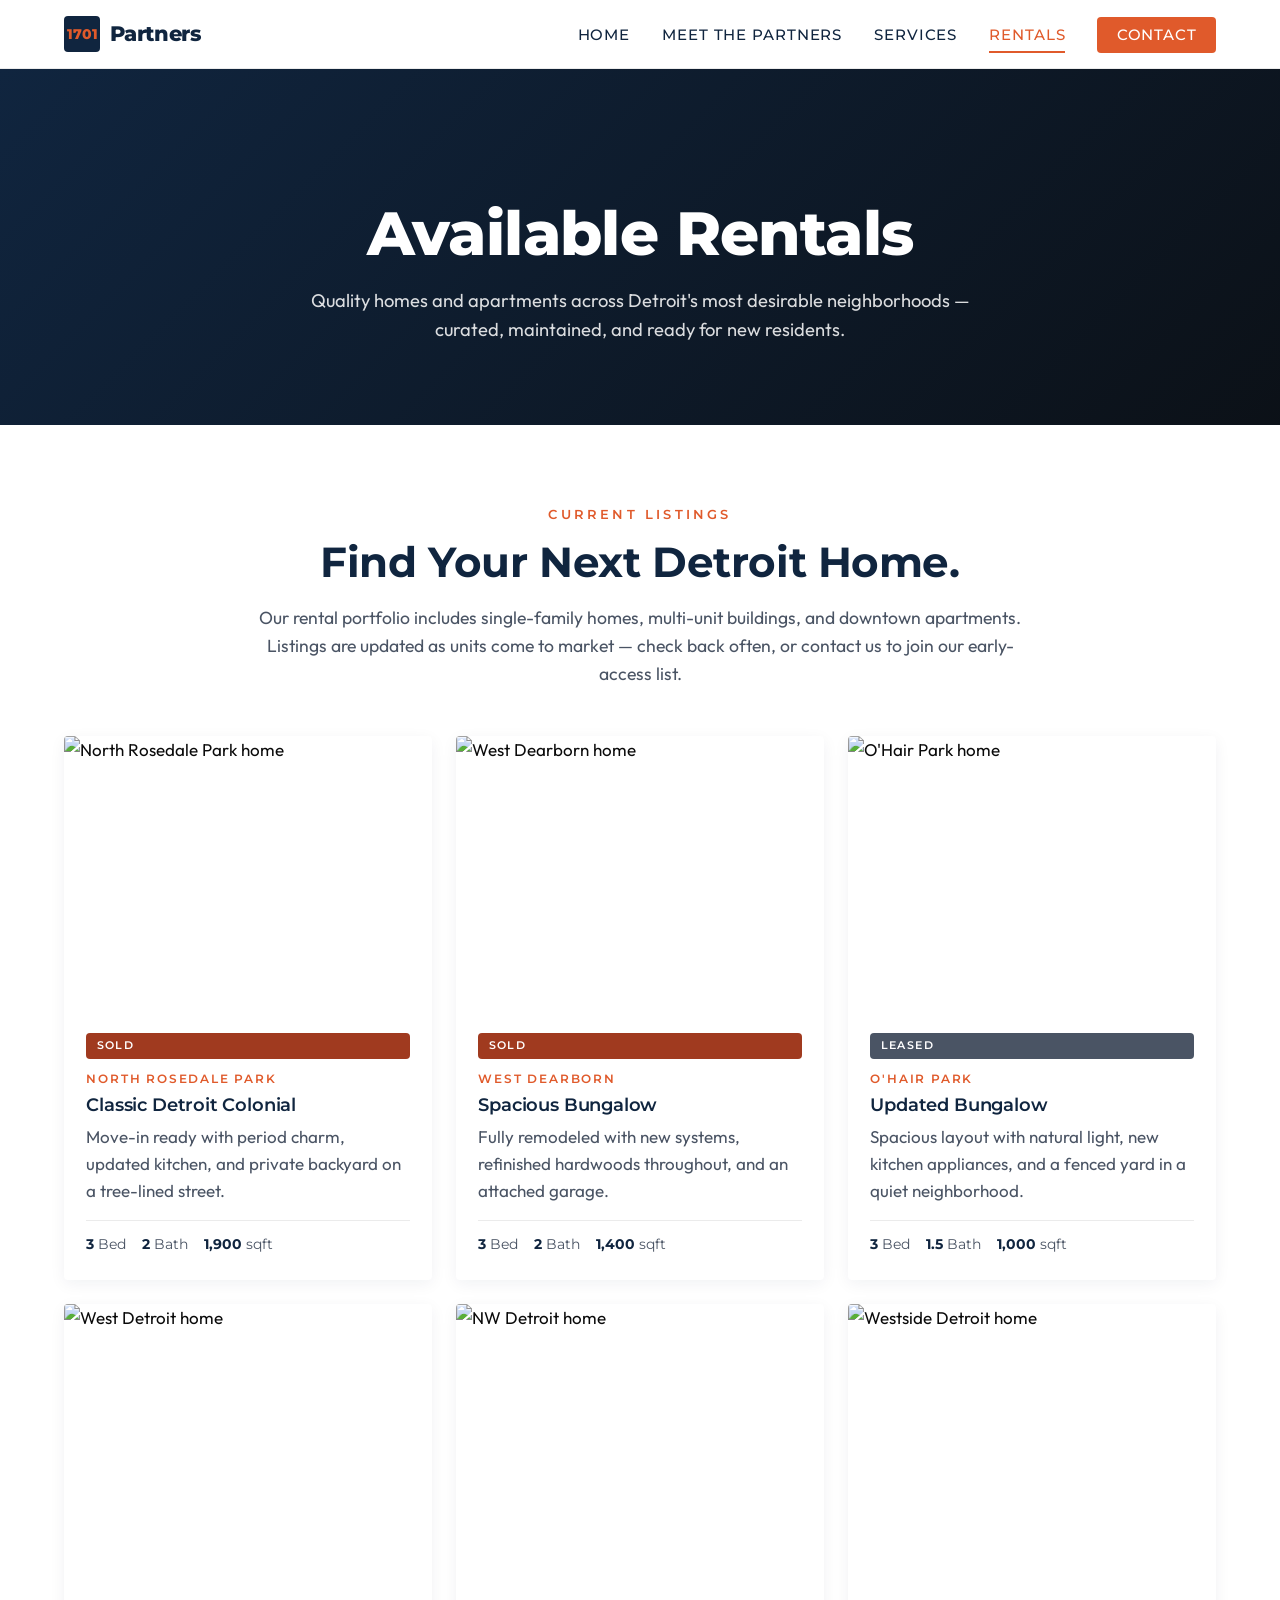
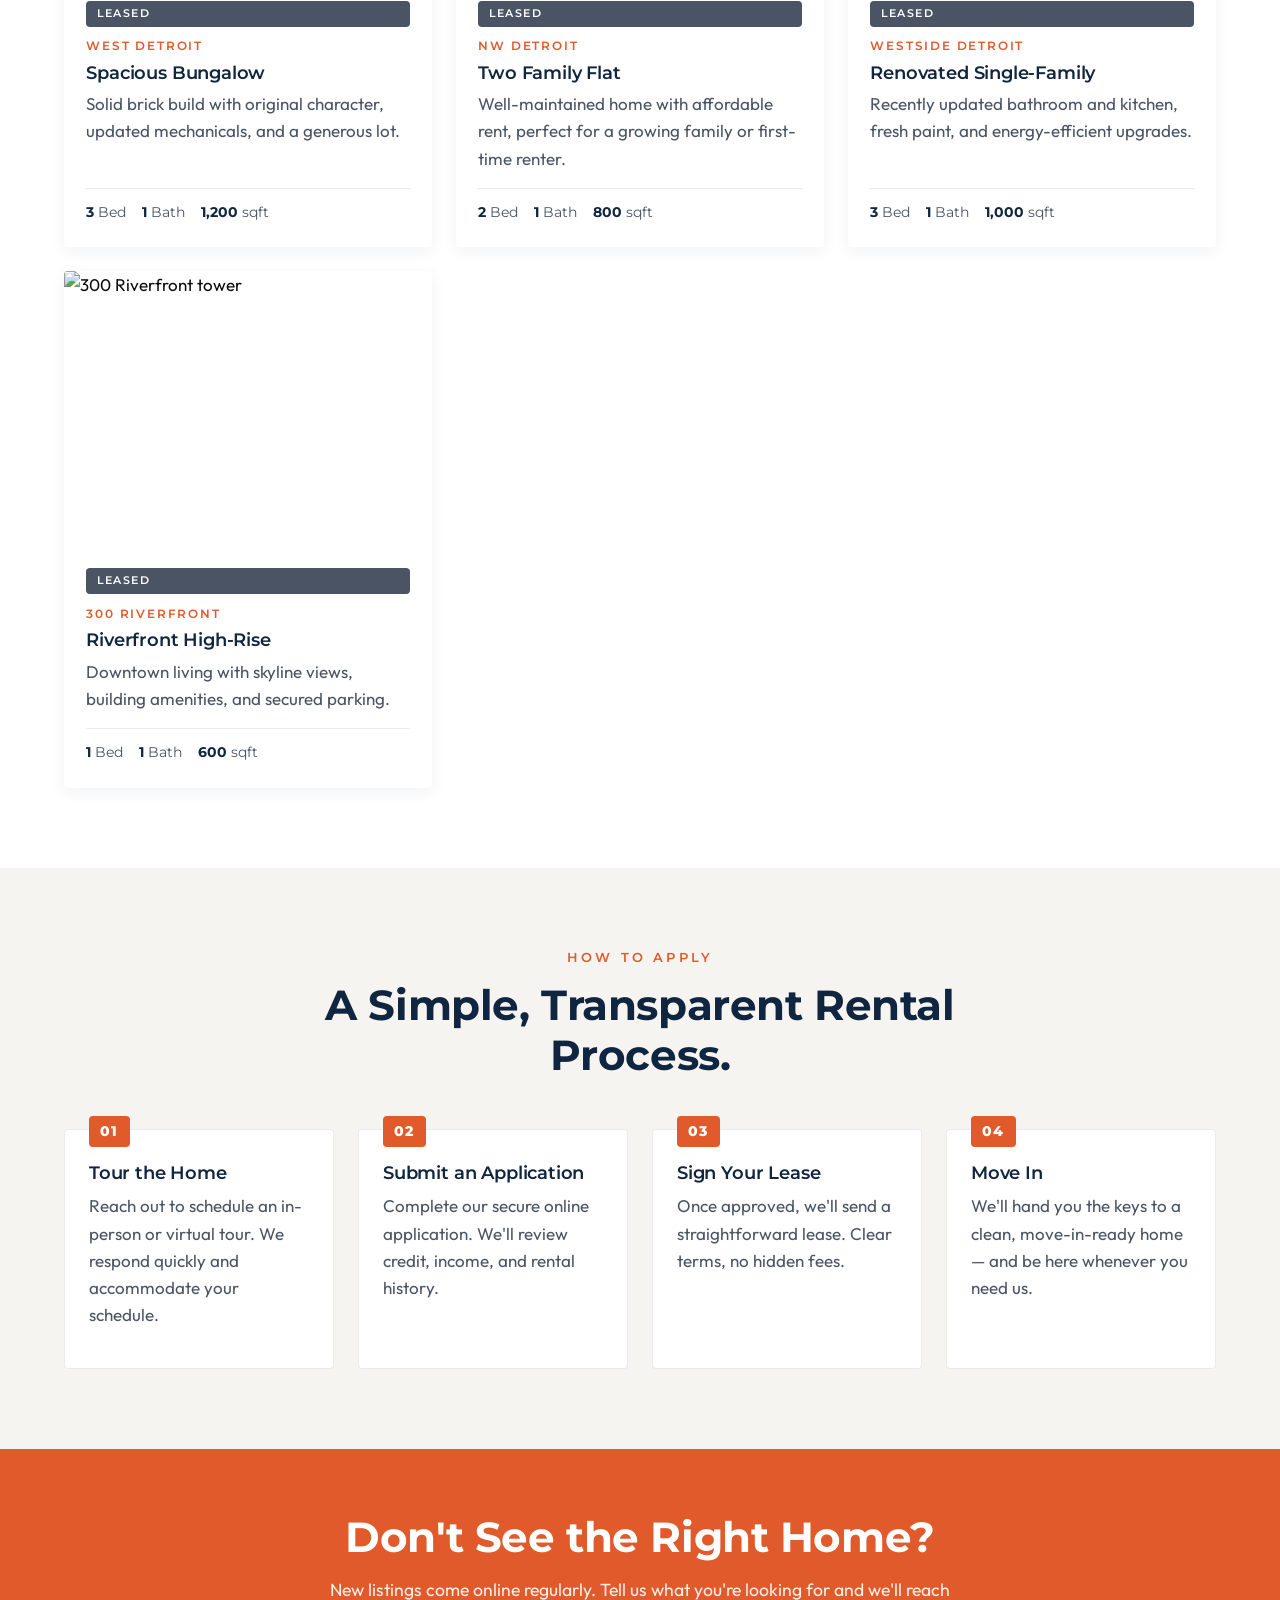
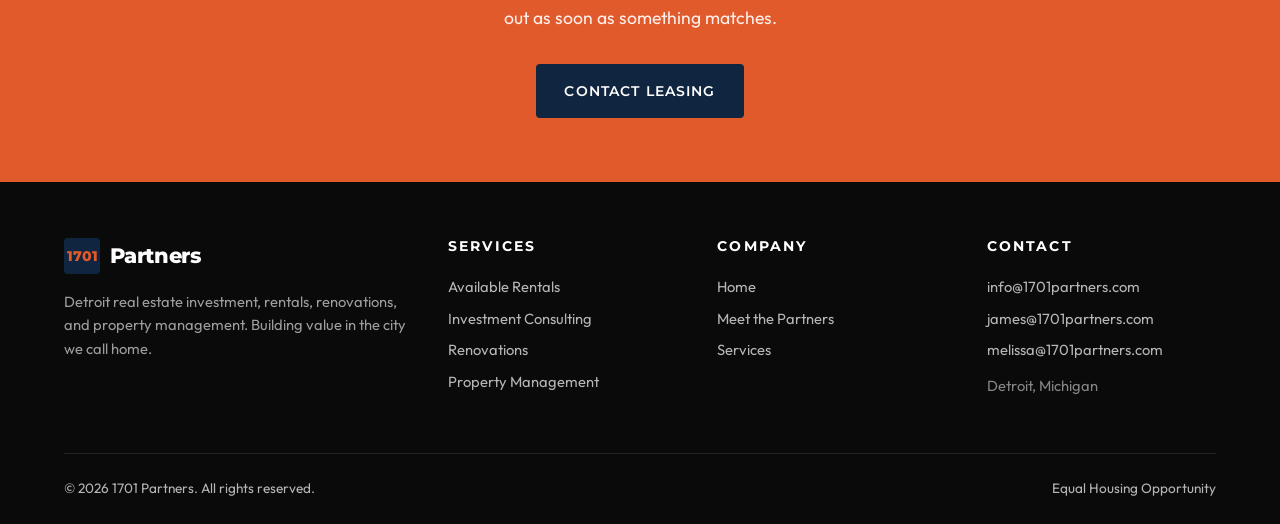
==== commit 110d37e5: "revised rental information" ====
--- a/available-rentals.html
+++ b/available-rentals.html
@@ -4,7 +4,7 @@
 <meta charset="UTF-8">
 <meta name="viewport" content="width=device-width, initial-scale=1.0">
 <title>Available Rentals — 1701 Partners</title>
-<meta name="description" content="Browse available homes and apartments for rent from 1701 Partners across Detroit, Dearborn, and surrounding neighborhoods.">
+<meta name="description" content="Browse homes and rental history from 1701 Partners across Detroit, Dearborn, and surrounding neighborhoods.">
 <link rel="stylesheet" href="styles.css">
 </head>
 <body>
@@ -43,89 +43,89 @@
       <div class="property-card">
         <img class="property-image" src="images/north-rosedale-park.jpg" alt="North Rosedale Park home">
         <div class="property-body">
-          <span class="property-status">Available</span>
+          <span class="property-status" style="background: var(--rust);">Sold</span>
           <div class="property-location">North Rosedale Park</div>
-          <h3>Classic Detroit Bungalow</h3>
+          <h3>Classic Detroit Colonial</h3>
           <p>Move-in ready with period charm, updated kitchen, and private backyard on a tree-lined street.</p>
           <div class="property-meta">
             <span><strong>3</strong> Bed</span>
             <span><strong>2</strong> Bath</span>
-            <span><strong>1,650</strong> sqft</span>
-          </div>
-        </div>
-      </div>
-
-      <div class="property-card">
-        <img class="property-image" src="images/west-dearborn-audette.jpg" alt="West Dearborn Audette home">
-        <div class="property-body">
-          <span class="property-status">Available</span>
-          <div class="property-location">West Dearborn — Audette</div>
-          <h3>Renovated Family Home</h3>
+            <span><strong>1,900</strong> sqft</span>
+          </div>
+        </div>
+      </div>
+
+      <div class="property-card">
+        <img class="property-image" src="images/west-dearborn-audette.jpg" alt="West Dearborn home">
+        <div class="property-body">
+          <span class="property-status" style="background: var(--rust);">Sold</span>
+          <div class="property-location">West Dearborn</div>
+          <h3>Spacious Bungalow</h3>
           <p>Fully remodeled with new systems, refinished hardwoods throughout, and an attached garage.</p>
           <div class="property-meta">
-            <span><strong>4</strong> Bed</span>
+            <span><strong>3</strong> Bed</span>
             <span><strong>2</strong> Bath</span>
-            <span><strong>1,820</strong> sqft</span>
-          </div>
-        </div>
-      </div>
-
-      <div class="property-card">
-        <img class="property-image" src="images/ohair-park-stahelin.jpg" alt="O'Hair Park home on Stahelin">
-        <div class="property-body">
-          <span class="property-status">Available</span>
-          <div class="property-location">O'Hair Park — Stahelin</div>
-          <h3>Updated Two-Story</h3>
+            <span><strong>1,400</strong> sqft</span>
+          </div>
+        </div>
+      </div>
+
+      <div class="property-card">
+        <img class="property-image" src="images/ohair-park-stahelin.jpg" alt="O'Hair Park home">
+        <div class="property-body">
+          <span class="property-status leased">Leased</span>
+          <div class="property-location">O'Hair Park</div>
+          <h3>Updated Bungalow</h3>
           <p>Spacious layout with natural light, new kitchen appliances, and a fenced yard in a quiet neighborhood.</p>
           <div class="property-meta">
             <span><strong>3</strong> Bed</span>
             <span><strong>1.5</strong> Bath</span>
-            <span><strong>1,520</strong> sqft</span>
-          </div>
-        </div>
-      </div>
-
-      <div class="property-card">
-        <img class="property-image" src="images/west-detroit-avon.jpg" alt="West Detroit home on Avon">
-        <div class="property-body">
-          <span class="property-status">Available</span>
-          <div class="property-location">West Detroit — Avon</div>
-          <h3>Brick Colonial</h3>
+            <span><strong>1,000</strong> sqft</span>
+          </div>
+        </div>
+      </div>
+
+      <div class="property-card">
+        <img class="property-image" src="images/west-detroit-avon.jpg" alt="West Detroit home">
+        <div class="property-body">
+          <span class="property-status leased">Leased</span>
+          <div class="property-location">West Detroit</div>
+          <h3>Spacious Bungalow</h3>
           <p>Solid brick build with original character, updated mechanicals, and a generous lot.</p>
           <div class="property-meta">
             <span><strong>3</strong> Bed</span>
             <span><strong>1</strong> Bath</span>
-            <span><strong>1,400</strong> sqft</span>
-          </div>
-        </div>
-      </div>
-
-      <div class="property-card">
-        <img class="property-image" src="images/nw-west-detroit-sorrento.jpg" alt="NW West Detroit Sorrento home">
-        <div class="property-body">
-          <span class="property-status">Available</span>
-          <div class="property-location">NW Detroit — Sorrento</div>
-          <h3>Starter Single-Family</h3>
+            <span><strong>1,200</strong> sqft</span>
+          </div>
+        </div>
+      </div>
+
+      <div class="property-card">
+        <img class="property-image" src="images/nw-west-detroit-sorrento.jpg" alt="NW Detroit home">
+        <div class="property-body">
+          <span class="property-status leased">Leased</span>
+          <div class="property-location">NW Detroit</div>
+          <h3>Two Family Flat</h3>
           <p>Well-maintained home with affordable rent, perfect for a growing family or first-time renter.</p>
           <div class="property-meta">
             <span><strong>2</strong> Bed</span>
             <span><strong>1</strong> Bath</span>
-            <span><strong>1,100</strong> sqft</span>
-          </div>
-        </div>
-      </div>
-
-      <div class="property-card">
-        <img class="property-image" src="images/westside-detroit-patton.jpg" alt="Westside Detroit home on Patton">
-        <div class="property-body">
-          <span class="property-status">Available</span>
-          <div class="property-location">Westside Detroit — Patton</div>
+            <span><strong>800</strong> sqft</span>
+          </div>
+        </div>
+      </div>
+
+      <div class="property-card">
+        <img class="property-image" src="images/westside-detroit-patton.jpg" alt="Westside Detroit home">
+        <div class="property-body">
+          <span class="property-status leased">Leased</span>
+          <div class="property-location">Westside Detroit</div>
           <h3>Renovated Single-Family</h3>
-          <p>Recently updated throughout with new flooring, fresh paint, and energy-efficient upgrades.</p>
-          <div class="property-meta">
-            <span><strong>3</strong> Bed</span>
-            <span><strong>2</strong> Bath</span>
-            <span><strong>1,600</strong> sqft</span>
+          <p>Recently updated bathroom and kitchen, fresh paint, and energy-efficient upgrades.</p>
+          <div class="property-meta">
+            <span><strong>3</strong> Bed</span>
+            <span><strong>1</strong> Bath</span>
+            <span><strong>1,000</strong> sqft</span>
           </div>
         </div>
       </div>
@@ -138,24 +138,9 @@
           <h3>Riverfront High-Rise</h3>
           <p>Downtown living with skyline views, building amenities, and secured parking.</p>
           <div class="property-meta">
-            <span><strong>2</strong> Bed</span>
-            <span><strong>2</strong> Bath</span>
-            <span><strong>1,180</strong> sqft</span>
-          </div>
-        </div>
-      </div>
-
-      <div class="property-card">
-        <img class="property-image" src="images/grand-river.jpg" alt="Grand River corridor property">
-        <div class="property-body">
-          <span class="property-status leased">Leased</span>
-          <div class="property-location">Grand River Corridor</div>
-          <h3>Mixed-Use Loft</h3>
-          <p>Urban loft-style living along one of Detroit's most walkable corridors.</p>
-          <div class="property-meta">
             <span><strong>1</strong> Bed</span>
             <span><strong>1</strong> Bath</span>
-            <span><strong>780</strong> sqft</span>
+            <span><strong>600</strong> sqft</span>
           </div>
         </div>
       </div>
@@ -195,7 +180,7 @@
   <div class="container">
     <h2>Don't See the Right Home?</h2>
     <p>New listings come online regularly. Tell us what you're looking for and we'll reach out as soon as something matches.</p>
-    <a href="mailto:rentals@1701partners.com" class="btn">Contact Leasing</a>
+    <a href="mailto:info@1701partners.com" class="btn">Contact Leasing</a>
   </div>
 </section>
 
@@ -221,8 +206,9 @@
       </div>
       <div>
         <h4>Contact</h4>
-        <a href="mailto:hello@1701partners.com">hello@1701partners.com</a>
-        <a href="tel:+13135551701">(313) 555-1701</a>
+        <a href="mailto:info@1701partners.com">info@1701partners.com</a>
+        <a href="mailto:james@1701partners.com">james@1701partners.com</a>
+        <a href="mailto:melissa@1701partners.com">melissa@1701partners.com</a>
         <p style="color:rgba(255,255,255,0.5); margin-top:0.5rem">Detroit, Michigan</p>
       </div>
     </div>
